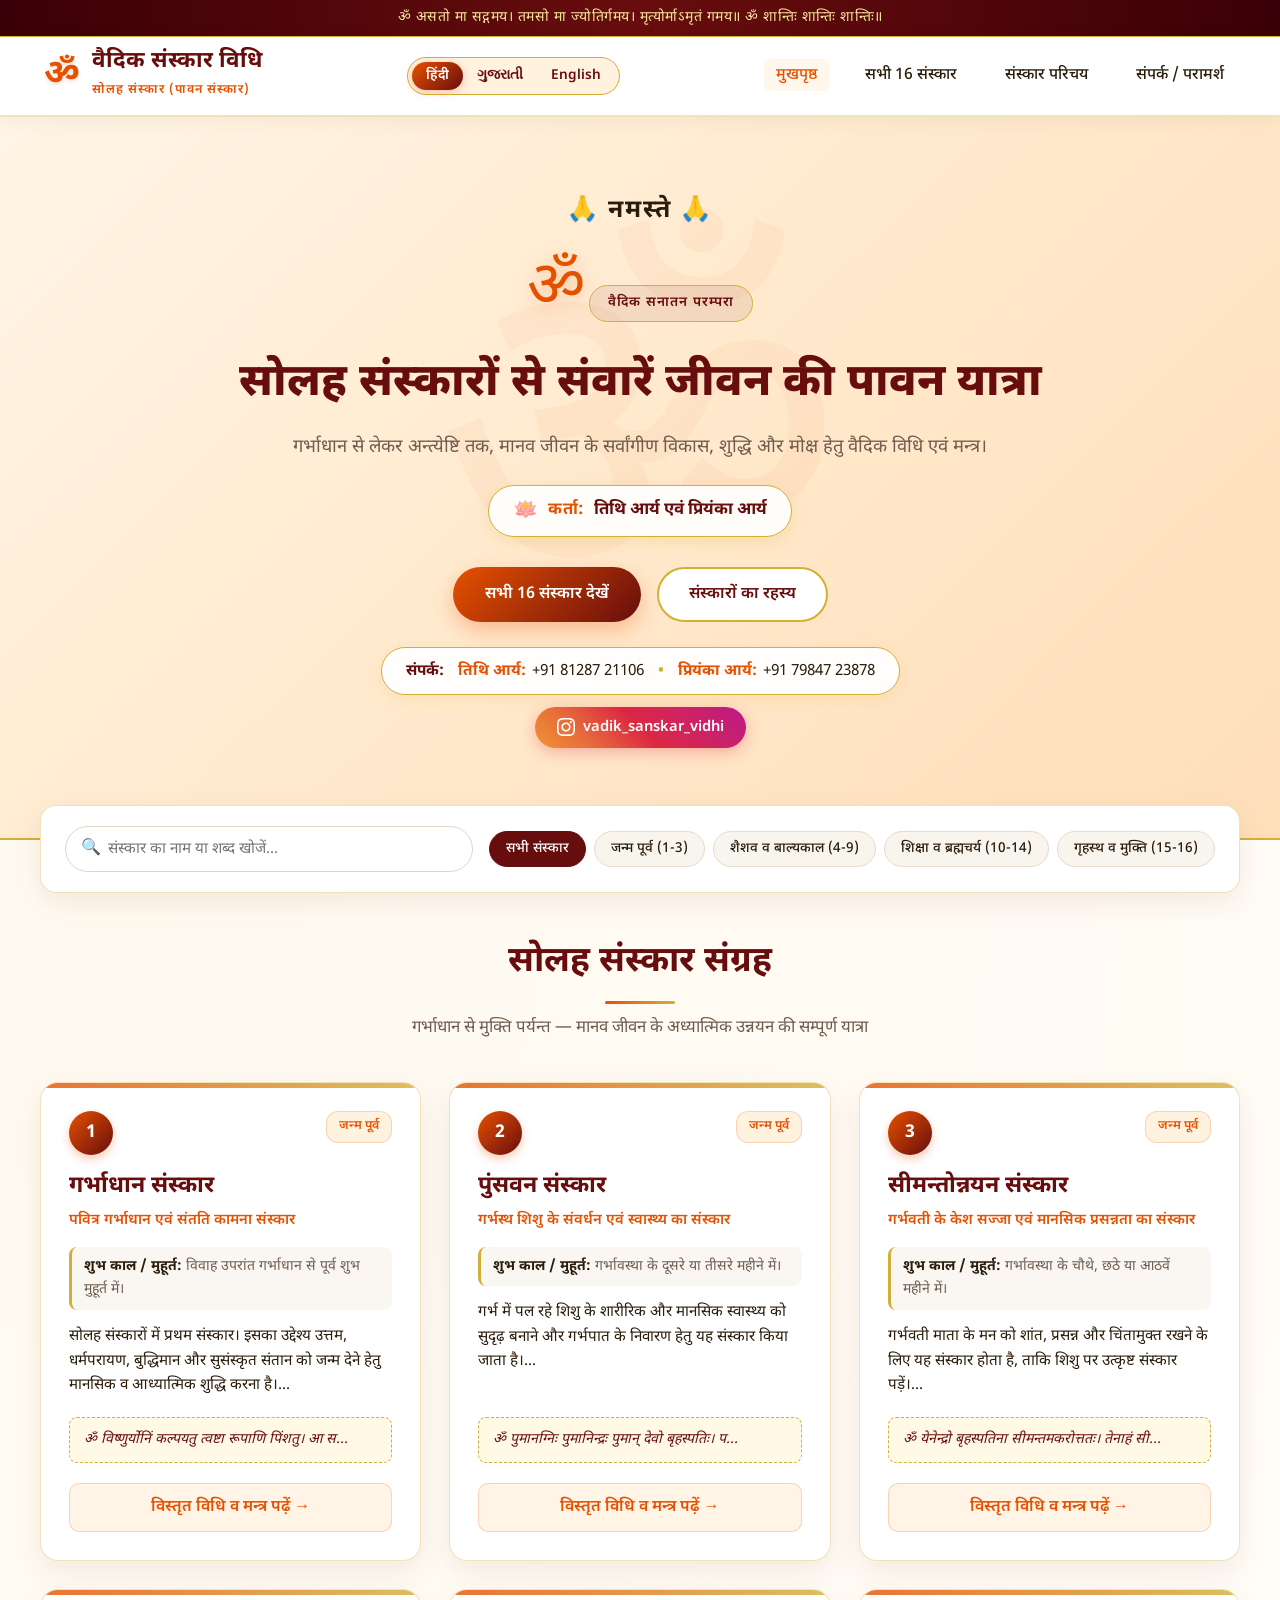
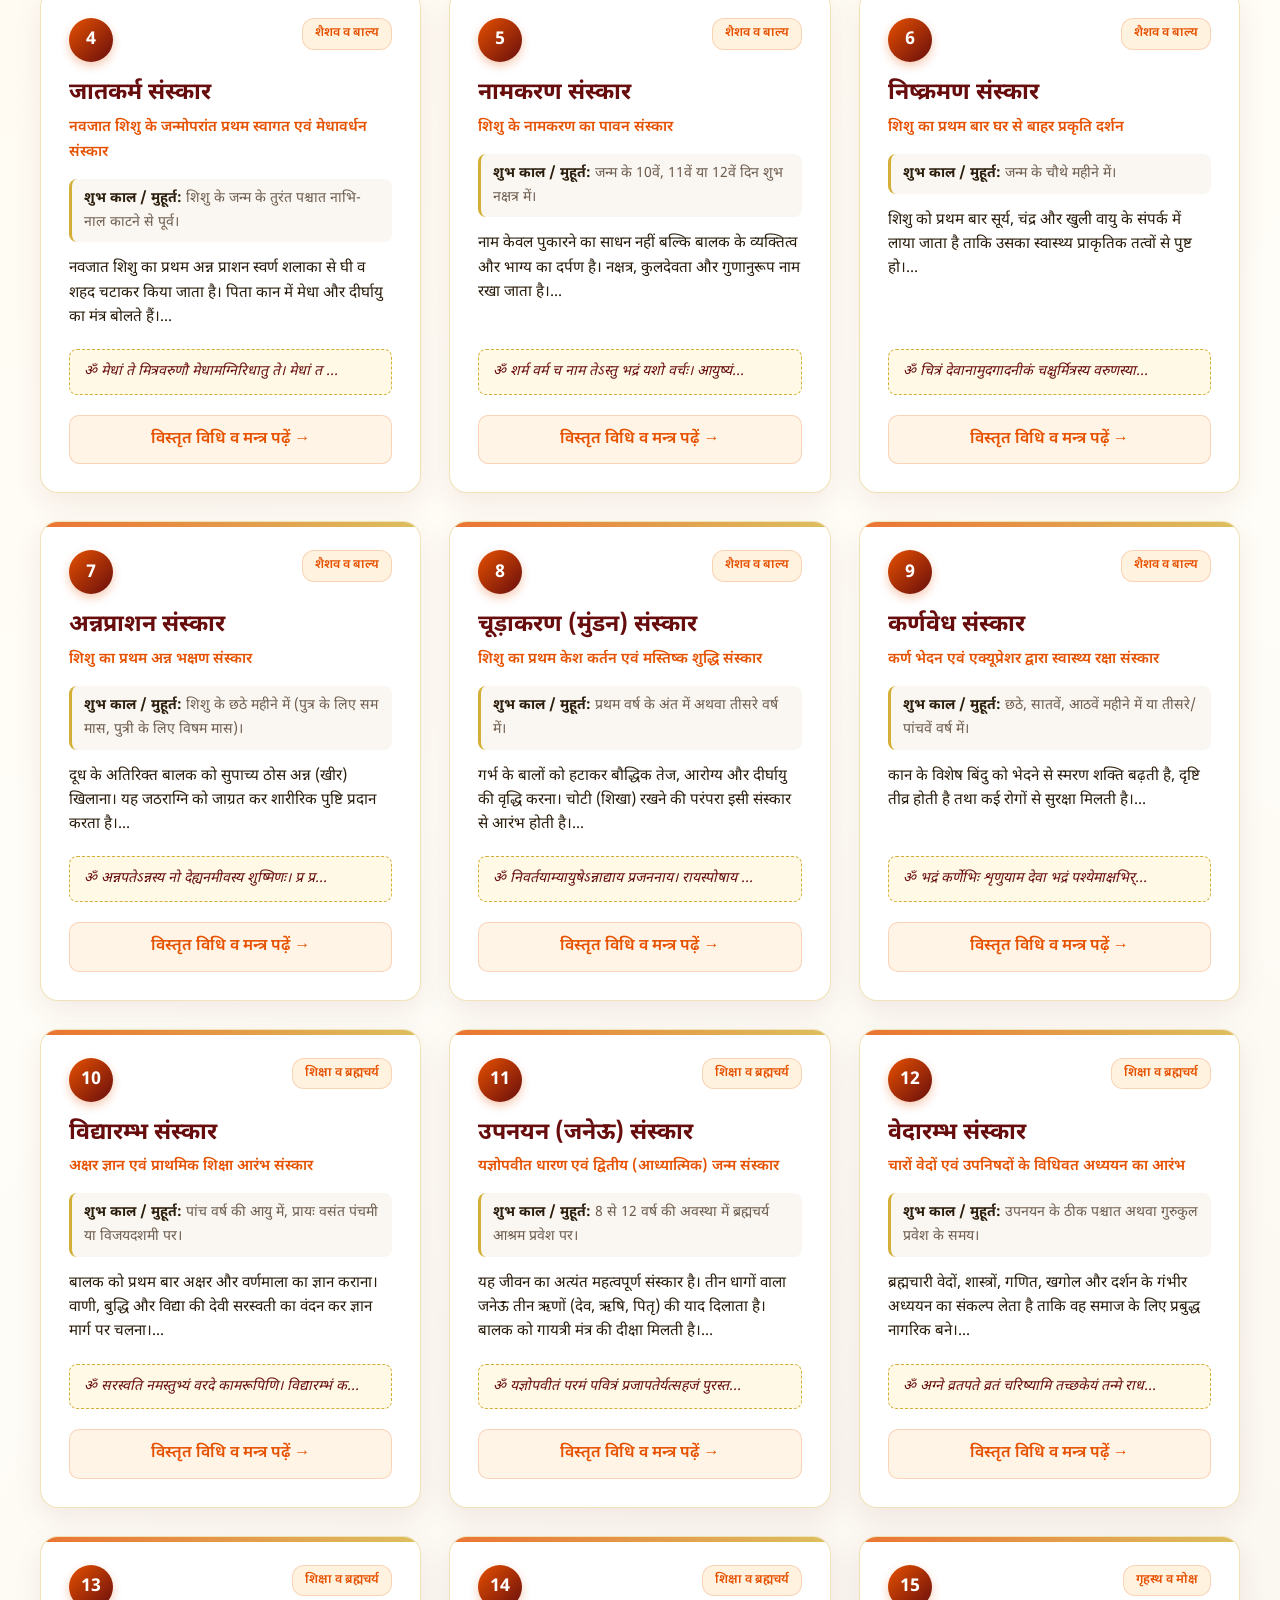
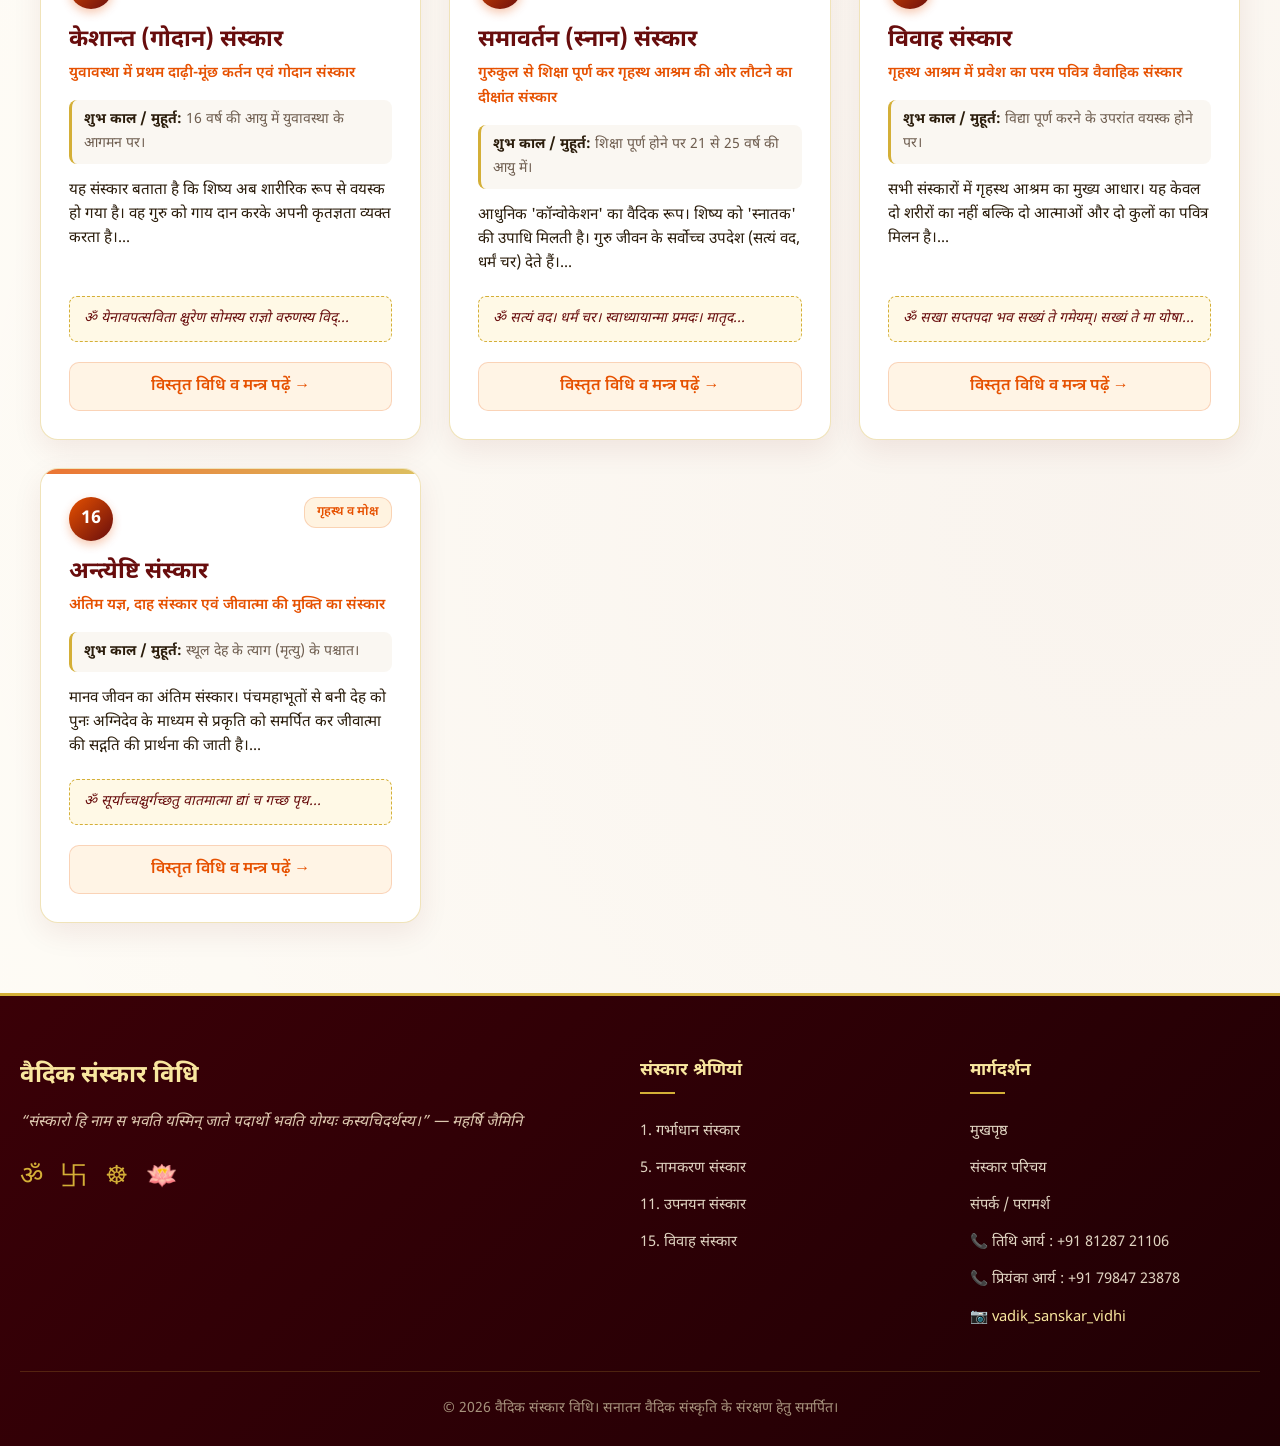
==== index.html @ 4b72bf8c "Add files via upload" ====
<!DOCTYPE html>
<html lang="hi">
<head>
  <meta charset="UTF-8">
  <meta name="viewport" content="width=device-width, initial-scale=1.0">
  <title>वैदिक संस्कार विधि | Vaidik Sanskar Vidhi - 16 Sanskars</title>
  <meta name="description" content="Complete guide to the 16 Vedic Sanskars (सोलह / સોળ સંસ્કાર) in Hindi, Gujarati and English. Mantras, timings, and rituals.">
  <link rel="stylesheet" href="style.css?v=2">
  <link rel="stylesheet" href="animations.css?v=2">
  <style>
    /* Critical Mobile Layout - Guaranteed Immediate Rendering */
    @media (max-width: 600px) {
      .top-shloka-bar {
        font-size: 0.74rem !important;
        padding: 6px 10px !important;
        line-height: 1.4 !important;
      }
      .nav-container {
        padding: 8px 12px !important;
        display: flex !important;
        flex-wrap: wrap !important;
        justify-content: space-between !important;
        align-items: center !important;
      }
      .brand-logo {
        display: flex !important;
        align-items: center !important;
        gap: 8px !important;
        max-width: calc(100% - 50px) !important;
      }
      .om-symbol-nav {
        font-size: 1.8rem !important;
      }
      .brand-text h1 {
        font-size: 1.15rem !important;
        white-space: nowrap !important;
        margin: 0 !important;
        line-height: 1.2 !important;
      }
      .brand-text span {
        display: none !important;
      }
      .mobile-toggle {
        display: block !important;
        font-size: 1.7rem !important;
        padding: 2px 6px !important;
      }
      .lang-switcher {
        order: 3 !important;
        width: 100% !important;
        display: flex !important;
        justify-content: center !important;
        margin: 8px auto 2px !important;
      }
      .lang-btn {
        flex: 1 !important;
        text-align: center !important;
        padding: 5px 8px !important;
        font-size: 0.82rem !important;
      }
      .hero {
        padding: 40px 16px 50px !important;
      }
      .hero-namaste-wrap {
        display: block !important;
        width: 100% !important;
        text-align: center !important;
        margin: 0 auto 6px auto !important;
      }
      .hero-namaste {
        font-size: 1.35rem !important;
      }
      .hero-om {
        display: block !important;
        margin: 0 auto 6px auto !important;
        font-size: 3.2rem !important;
        text-align: center !important;
      }
      .hero-badge {
        display: inline-block !important;
        margin: 0 auto 15px auto !important;
      }
      .hero-title {
        font-size: 1.7rem !important;
        line-height: 1.3 !important;
      }
      .hero-subtitle {
        font-size: 0.95rem !important;
        padding: 0 4px !important;
      }
      .karta-badge {
        font-size: 0.92rem !important;
        padding: 6px 14px !important;
        flex-wrap: wrap !important;
        justify-content: center !important;
      }
      .hero-cta {
        flex-direction: column !important;
        gap: 10px !important;
        width: 100% !important;
      }
      .btn-primary, .btn-secondary {
        width: 100% !important;
        text-align: center !important;
        justify-content: center !important;
      }
      .contact-pill-item {
        flex-direction: column !important;
        gap: 6px !important;
        width: 100% !important;
        padding: 10px 14px !important;
      }
      .contact-divider {
        display: none !important;
      }
      .instagram-btn {
        width: 100% !important;
        justify-content: center !important;
      }
    }
  </style>
</head>
<body class="lang-hi">

  <!-- Top Vedic Shloka Bar -->
  <div class="top-shloka-bar">
    ॐ असतो मा सद्गमय। तमसो मा ज्योतिर्गमय। मृत्योर्माऽमृतं गमय॥ ॐ शान्तिः शान्तिः शान्तिः॥
  </div>

  <!-- Header & Navigation -->
  <header class="navbar">
    <div class="nav-container">
      <a href="index.html" class="brand-logo">
        <span class="om-symbol-nav">ॐ</span>
        <div class="brand-text">
          <h1 data-i18n="siteTitle">वैदिक संस्कार विधि</h1>
          <span data-i18n="siteSubtitle">सोलह संस्कार</span>
        </div>
      </a>

      <!-- Language Selector -->
      <div class="lang-switcher">
        <button class="lang-btn active" data-lang="hi">हिंदी</button>
        <button class="lang-btn" data-lang="gu">ગુજરાતી</button>
        <button class="lang-btn" data-lang="en">English</button>
      </div>

      <!-- Navigation Links -->
      <nav>
        <button class="mobile-toggle" aria-label="Toggle Menu">☰</button>
        <ul class="nav-menu">
          <li><a href="index.html" class="nav-link active" data-i18n="navHome">मुखपृष्ठ</a></li>
          <li><a href="#sanskars-section" class="nav-link" data-i18n="navSanskars">सभी 16 संस्कार</a></li>
          <li><a href="about.html" class="nav-link" data-i18n="navAbout">संस्कार परिचय</a></li>
          <li><a href="contact.html" class="nav-link" data-i18n="navContact">संपर्क / परामर्श</a></li>
        </ul>
      </nav>
    </div>
  </header>

  <!-- Hero Section -->
  <section class="hero">
    <div class="hero-content fade-in">
      <div class="hero-namaste-wrap">
        <div class="hero-namaste" data-i18n="heroNamaste">🙏 નમસ્તે 🙏</div>
      </div>
      <div class="hero-om">ॐ</div>
      <div class="hero-badge" data-i18n="heroBadge">वैदिक सनातन परम्परा</div>
      <h2 class="hero-title" data-i18n="heroTitle">सोलह संस्कारों से संवारें जीवन की पावन यात्रा</h2>
      <p class="hero-subtitle" data-i18n="heroSubtitle">गर्भाधान से लेकर अन्त्येष्टि तक, मानव जीवन के सर्वांगीण विकास, शुद्धि और मोक्ष हेतु वैदिक विधि एवं मन्त्र।</p>
      
      <!-- Karta (Author) Badge -->
      <div class="karta-badge">
        <span class="karta-icon">🪷</span>
        <span class="karta-title" data-i18n="kartaTitle">કર્તા:</span>
        <span class="karta-names" data-i18n="kartaNames">તિથી આર્ય અને પ્રિયંકા આર્ય</span>
      </div>

      <div class="hero-cta">
        <a href="#sanskars-section" class="btn-primary" data-i18n="exploreBtn">सभी 16 संस्कार देखें</a>
        <a href="about.html" class="btn-secondary" data-i18n="aboutBtn">संस्कारों का रहस्य</a>
      </div>

      <!-- Contact & Instagram Strip -->
      <div class="hero-contact-wrap">
        <div class="contact-pill-item">
          <span class="contact-badge-label" data-i18n="contactUsLabel">📞 સંપર્ક:</span>
          <a href="tel:+918128721106" class="contact-person-link">
            <strong data-i18n="tithiAryaLabel">તિથી આર્ય:</strong> +91 81287 21106
          </a>
          <span class="contact-divider">•</span>
          <a href="tel:+917984723878" class="contact-person-link">
            <strong data-i18n="priyankaAryaLabel">પ્રિયંકા આર્ય:</strong> +91 79847 23878
          </a>
        </div>
        <a href="https://www.instagram.com/vadik_sanskar_vidhi?cplk=djF2MG9iY3FyODhv" target="_blank" class="instagram-btn">
          <svg class="insta-icon" viewBox="0 0 24 24" width="18" height="18" fill="currentColor">
            <path d="M12 2.163c3.204 0 3.584.012 4.85.07 3.252.148 4.771 1.691 4.919 4.919.058 1.265.069 1.645.069 4.849 0 3.205-.012 3.584-.069 4.849-.149 3.225-1.664 4.771-4.919 4.919-1.266.058-1.644.07-4.85.07-3.204 0-3.584-.012-4.849-.07-3.26-.149-4.771-1.699-4.919-4.92-.058-1.265-.07-1.644-.07-4.849 0-3.204.013-3.583.07-4.849.149-3.227 1.664-4.771 4.919-4.919 1.266-.057 1.645-.069 4.849-.069zm0-2.163c-3.259 0-3.667.014-4.947.072-4.358.2-6.78 2.618-6.98 6.98-.059 1.281-.073 1.689-.073 4.948 0 3.259.014 3.668.072 4.948.2 4.358 2.618 6.78 6.98 6.98 1.281.058 1.689.072 4.948.072 3.259 0 3.668-.014 4.948-.072 4.354-.2 6.782-2.618 6.979-6.98.059-1.28.073-1.689.073-4.948 0-3.259-.014-3.667-.072-4.947-.196-4.354-2.617-6.78-6.979-6.98-1.281-.059-1.69-.073-4.949-.073zm0 5.838c-3.403 0-6.162 2.759-6.162 6.162s2.759 6.163 6.162 6.163 6.162-2.759 6.162-6.163c0-3.403-2.759-6.162-6.162-6.162zm0 10.162c-2.209 0-4-1.79-4-4 0-2.209 1.791-4 4-4s4 1.791 4 4c0 2.21-1.791 4-4 4zm6.406-11.845c-.796 0-1.441.645-1.441 1.44s.645 1.44 1.441 1.44c.795 0 1.439-.645 1.439-1.44s-.644-1.44-1.439-1.44z"/>
          </svg>
          <span>vadik_sanskar_vidhi</span>
        </a>
      </div>
    </div>
  </section>

  <!-- Search & Filter Controls -->
  <section class="filter-section">
    <div class="filter-box">
      <div class="search-wrapper">
        <span class="search-icon">🔍</span>
        <input type="text" id="searchInput" class="search-input" placeholder="संस्कार का नाम या शब्द खोजें..." data-i18n="searchPlaceholder">
      </div>
      <div class="category-tags">
        <button class="cat-btn active" data-category="all" data-i18n="allFilter">सभी संस्कार</button>
        <button class="cat-btn" data-category="prenatal" data-i18n="prenatalFilter">जन्म पूर्व (1-3)</button>
        <button class="cat-btn" data-category="childhood" data-i18n="childhoodFilter">शैशव व बाल्यकाल (4-9)</button>
        <button class="cat-btn" data-category="educational" data-i18n="educationalFilter">शिक्षा व ब्रह्मचर्य (10-14)</button>
        <button class="cat-btn" data-category="social" data-i18n="socialFilter">गृहस्थ व मुक्ति (15-16)</button>
      </div>
    </div>
  </section>

  <!-- 16 Sanskar Cards Section -->
  <main class="container" id="sanskars-section">
    <div class="section-header">
      <h2 class="section-title" data-i18n="sectionTitle">सोलह संस्कार संग्रह</h2>
      <p class="section-subtitle" data-i18n="sectionSubtitle">गर्भाधान से मुक्ति पर्यन्त — मानव जीवन के अध्यात्मिक उन्नयन की सम्पूर्ण यात्रा</p>
    </div>

    <!-- Dynamic Card Grid populated by js/main.js -->
    <div class="sanskar-grid" id="sanskarGrid">
      <!-- Cards loaded dynamically from data.js -->
    </div>
  </main>

  <!-- Footer -->
  <footer class="footer">
    <div class="footer-container">
      <div class="footer-brand">
        <h3 data-i18n="siteTitle">वैदिक संस्कार विधि</h3>
        <p class="footer-quote" data-i18n="footerQuote">“संस्कारो हि नाम स भवति यस्मिन् जाते पदार्थो भवति योग्यः कस्यचिदर्थस्य।”</p>
        <div class="auspicious-symbols">
          <span>ॐ</span>
          <span>卐</span>
          <span>☸</span>
          <span>🪷</span>
        </div>
      </div>

      <div class="footer-links">
        <h4 data-i18n="footerHeadingSanskar">संस्कार श्रेणियां</h4>
        <ul>
          <li><a href="sanskar.html?id=1" data-i18n="footerSanskar1">1. गर्भाधान संस्कार</a></li>
          <li><a href="sanskar.html?id=5" data-i18n="footerSanskar5">5. नामकरण संस्कार</a></li>
          <li><a href="sanskar.html?id=11" data-i18n="footerSanskar11">11. उपनयन संस्कार</a></li>
          <li><a href="sanskar.html?id=15" data-i18n="footerSanskar15">15. विवाह संस्कार</a></li>
        </ul>
      </div>

      <div class="footer-links">
        <h4 data-i18n="footerHeadingGuidance">मार्गदर्शन</h4>
        <ul>
          <li><a href="index.html" data-i18n="navHome">मुखपृष्ठ</a></li>
          <li><a href="about.html" data-i18n="navAbout">संस्कार परिचय</a></li>
          <li><a href="contact.html" data-i18n="navContact">संपर्क एवं परामर्श</a></li>
          <li><a href="tel:+918128721106" data-i18n="footerContactTithi">📞 તિથી આર્ય : +91 81287 21106</a></li>
          <li><a href="tel:+917984723878" data-i18n="footerContactPriyanka">📞 પ્રિયંકા આર્ય : +91 79847 23878</a></li>
          <li><a href="https://www.instagram.com/vadik_sanskar_vidhi?cplk=djF2MG9iY3FyODhv" target="_blank" style="color: #F9E79F;">📷 vadik_sanskar_vidhi</a></li>
        </ul>
      </div>
    </div>

    <div class="footer-bottom">
      <p data-i18n="copyright">© 2026 वैदिक संस्कार विधि। सनातन वैदिक संस्कृति के संरक्षण हेतु समर्पित।</p>
    </div>
  </footer>

  <script src="data.js"></script>
  <script src="main.js"></script>
</body>
</html>
---- style.css ----
/* ========================================================
   Vaidik Sanskar Vidhi - Vedic Saffron & Gold Theme
   ======================================================== */

@import url('https://fonts.googleapis.com/css2?family=Cinzel:wght@500;700;900&family=Noto+Sans+Devanagari:wght@400;500;600;700&family=Noto+Sans+Gujarati:wght@400;500;600;700&family=Poppins:wght@300;400;500;600;700&display=swap');

:root {
  --primary-saffron: #E65100;
  --saffron-light: #FF9800;
  --saffron-glow: #FFE082;
  --maroon: #680d0d;
  --maroon-dark: #3a0007;
  --gold: #D4AF37;
  --gold-light: #F9E79F;
  --cream-bg: #FFFDF7;
  --cream-card: #FFFFFF;
  --text-dark: #2B1D0C;
  --text-muted: #6E5D4F;
  --border-gold: rgba(212, 175, 55, 0.35);
  --shadow-soft: 0 10px 30px rgba(104, 13, 13, 0.08);
  --shadow-hover: 0 20px 40px rgba(230, 81, 0, 0.16);
  --transition: all 0.3s cubic-bezier(0.25, 0.8, 0.25, 1);
}

* {
  margin: 0;
  padding: 0;
  box-sizing: border-box;
}

body {
  font-family: 'Poppins', 'Noto Sans Devanagari', 'Noto Sans Gujarati', sans-serif;
  background-color: var(--cream-bg);
  color: var(--text-dark);
  line-height: 1.7;
  overflow-x: hidden;
  position: relative;
  background-image: 
    radial-gradient(circle at 10% 20%, rgba(255, 152, 0, 0.03) 0%, transparent 40%),
    radial-gradient(circle at 90% 80%, rgba(104, 13, 13, 0.04) 0%, transparent 40%);
}

/* Sanskrit & Devanagari styling */
.lang-hi, .lang-hi * {
  font-family: 'Noto Sans Devanagari', 'Poppins', sans-serif;
}
.lang-gu, .lang-gu * {
  font-family: 'Noto Sans Gujarati', 'Poppins', sans-serif;
}

/* ========================================================
   TOP NOTIFICATION BAR & NAVBAR
   ======================================================== */
.top-shloka-bar {
  background: linear-gradient(90deg, var(--maroon-dark), var(--maroon), var(--maroon-dark));
  color: var(--gold-light);
  text-align: center;
  padding: 6px 15px;
  font-size: 0.88rem;
  letter-spacing: 0.5px;
  border-bottom: 1px solid var(--gold);
}

.navbar {
  position: sticky;
  top: 0;
  z-index: 1000;
  background: rgba(255, 255, 255, 0.95);
  backdrop-filter: blur(10px);
  border-bottom: 2px solid var(--border-gold);
  box-shadow: 0 4px 20px rgba(0, 0, 0, 0.05);
  transition: var(--transition);
}

.nav-container {
  max-width: 1240px;
  margin: 0 auto;
  padding: 12px 24px;
  display: flex;
  justify-content: space-between;
  align-items: center;
}

.brand-logo {
  display: flex;
  align-items: center;
  gap: 12px;
  text-decoration: none;
  color: var(--maroon);
}

.om-symbol-nav {
  font-size: 2.2rem;
  color: var(--primary-saffron);
  text-shadow: 0 2px 4px rgba(230, 81, 0, 0.2);
  line-height: 1;
  font-weight: bold;
}

.brand-text h1 {
  font-size: 1.4rem;
  font-weight: 700;
  color: var(--maroon);
  line-height: 1.2;
}

.brand-text span {
  font-size: 0.78rem;
  color: var(--primary-saffron);
  font-weight: 600;
  letter-spacing: 1px;
}

.nav-menu {
  display: flex;
  align-items: center;
  list-style: none;
  gap: 24px;
}

.nav-link {
  text-decoration: none;
  color: var(--text-dark);
  font-weight: 500;
  font-size: 0.98rem;
  padding: 6px 12px;
  border-radius: 6px;
  transition: var(--transition);
  position: relative;
}

.nav-link:hover, .nav-link.active {
  color: var(--primary-saffron);
  background: rgba(255, 152, 0, 0.08);
}

/* Language Switcher */
.lang-switcher {
  display: flex;
  align-items: center;
  background: #FFF2DF;
  padding: 4px;
  border-radius: 30px;
  border: 1px solid var(--gold);
}

.lang-btn {
  border: none;
  background: transparent;
  padding: 5px 14px;
  border-radius: 20px;
  cursor: pointer;
  font-size: 0.85rem;
  font-weight: 600;
  color: var(--maroon);
  transition: var(--transition);
}

.lang-btn.active {
  background: linear-gradient(135deg, var(--primary-saffron), var(--maroon));
  color: #fff;
  box-shadow: 0 2px 8px rgba(230, 81, 0, 0.3);
}

.mobile-toggle {
  display: none;
  background: none;
  border: none;
  font-size: 1.8rem;
  color: var(--maroon);
  cursor: pointer;
}

/* ========================================================
   HERO SECTION
   ======================================================== */
.hero {
  position: relative;
  background: linear-gradient(135deg, #FFF5E6 0%, #FFE9CC 50%, #FFDFBA 100%);
  padding: 80px 20px 90px;
  text-align: center;
  border-bottom: 2px solid var(--gold);
  overflow: hidden;
}

.hero::before {
  content: "ॐ";
  position: absolute;
  top: 50%;
  left: 50%;
  transform: translate(-50%, -50%);
  font-size: 28rem;
  color: rgba(230, 81, 0, 0.04);
  pointer-events: none;
  z-index: 1;
}

.hero-content {
  position: relative;
  z-index: 2;
  max-width: 900px;
  margin: 0 auto;
}

.hero-badge {
  display: inline-block;
  background: rgba(104, 13, 13, 0.08);
  color: var(--maroon);
  border: 1px solid var(--gold);
  padding: 6px 18px;
  border-radius: 30px;
  font-size: 0.85rem;
  font-weight: 600;
  letter-spacing: 1px;
  margin-bottom: 20px;
}

.hero-namaste-wrap {
  display: block;
  width: 100%;
  text-align: center;
  margin: 0 auto 10px auto;
  line-height: 1.2;
}

.hero-namaste {
  font-size: 1.55rem;
  font-weight: 700;
  letter-spacing: 2px;
  display: inline-block;
  text-align: center;
  transition: all 0.3s ease;
  user-select: none;
  cursor: default;
}

.hero-namaste:hover {
  transform: translateY(-8px) scale(1.08) !important;
  color: var(--primary-saffron);
  text-shadow: 0 4px 22px rgba(230, 81, 0, 0.45), 0 0 30px rgba(212, 175, 55, 0.75) !important;
}

.hero-om {
  font-size: 4rem;
  color: var(--primary-saffron);
  display: inline-block;
  margin-bottom: 10px;
  filter: drop-shadow(0 4px 10px rgba(230, 81, 0, 0.25));
}

.hero-title {
  font-size: 2.8rem;
  font-weight: 800;
  color: var(--maroon);
  line-height: 1.25;
  margin-bottom: 20px;
}

.hero-subtitle {
  font-size: 1.15rem;
  color: var(--text-muted);
  max-width: 750px;
  margin: 0 auto 20px;
  line-height: 1.8;
}

.karta-badge {
  display: inline-flex;
  align-items: center;
  gap: 10px;
  background: rgba(255, 255, 255, 0.9);
  border: 1.5px solid var(--gold);
  box-shadow: 0 4px 15px rgba(212, 175, 55, 0.2);
  padding: 8px 24px;
  border-radius: 30px;
  margin-bottom: 30px;
  font-size: 1.05rem;
  backdrop-filter: blur(5px);
  transition: var(--transition);
}

.karta-badge:hover {
  transform: translateY(-2px);
  box-shadow: 0 8px 20px rgba(230, 81, 0, 0.2);
  border-color: var(--primary-saffron);
}

.karta-icon {
  font-size: 1.25rem;
}

.karta-title {
  color: var(--primary-saffron);
  font-weight: 700;
  letter-spacing: 0.5px;
}

.karta-names {
  color: var(--maroon);
  font-weight: 700;
}

/* Hero Contact & Instagram Styling */
.hero-contact-wrap {
  margin-top: 25px;
  display: flex;
  flex-direction: column;
  align-items: center;
  gap: 12px;
}

.contact-pill-item {
  display: inline-flex;
  align-items: center;
  gap: 14px;
  background: rgba(255, 255, 255, 0.95);
  border: 1.5px solid var(--gold);
  padding: 10px 24px;
  border-radius: 30px;
  box-shadow: 0 4px 15px rgba(212, 175, 55, 0.15);
  font-size: 0.96rem;
  flex-wrap: wrap;
  justify-content: center;
}

.contact-badge-label {
  font-weight: 700;
  color: var(--maroon);
}

.contact-person-link {
  text-decoration: none;
  color: var(--text-dark);
  transition: var(--transition);
  display: inline-flex;
  align-items: center;
  gap: 6px;
}

.contact-person-link strong {
  color: var(--primary-saffron);
}

.contact-person-link:hover {
  color: var(--primary-saffron);
  text-decoration: underline;
}

.contact-divider {
  color: var(--gold);
  font-weight: bold;
}

.instagram-btn {
  display: inline-flex;
  align-items: center;
  gap: 8px;
  background: linear-gradient(45deg, #f09433 0%, #e6683c 25%, #dc2743 50%, #cc2366 75%, #bc1888 100%);
  color: #fff;
  padding: 8px 22px;
  border-radius: 30px;
  text-decoration: none;
  font-weight: 600;
  font-size: 0.92rem;
  box-shadow: 0 4px 15px rgba(220, 39, 67, 0.3);
  transition: var(--transition);
}

.instagram-btn:hover {
  transform: translateY(-2px);
  box-shadow: 0 8px 22px rgba(220, 39, 67, 0.45);
  color: #fff;
}

.hero-cta {
  display: flex;
  gap: 16px;
  justify-content: center;
  flex-wrap: wrap;
}

.btn-primary {
  background: linear-gradient(135deg, var(--primary-saffron), var(--maroon));
  color: #fff;
  padding: 14px 32px;
  border-radius: 30px;
  text-decoration: none;
  font-weight: 600;
  font-size: 1rem;
  box-shadow: 0 8px 20px rgba(230, 81, 0, 0.3);
  transition: var(--transition);
  display: inline-flex;
  align-items: center;
  gap: 8px;
  border: none;
  cursor: pointer;
}

.btn-primary:hover {
  transform: translateY(-2px);
  box-shadow: 0 12px 25px rgba(230, 81, 0, 0.4);
}

.btn-secondary {
  background: #FFF;
  color: var(--maroon);
  border: 2px solid var(--gold);
  padding: 12px 30px;
  border-radius: 30px;
  text-decoration: none;
  font-weight: 600;
  font-size: 1rem;
  transition: var(--transition);
  display: inline-flex;
  align-items: center;
  gap: 8px;
}

.btn-secondary:hover {
  background: #FFF2DF;
  border-color: var(--primary-saffron);
  transform: translateY(-2px);
}

/* WhatsApp Button & Direct Box */
.btn-whatsapp {
  background: #25D366;
  color: #fff;
  border: none;
  padding: 12px 28px;
  border-radius: 30px;
  font-weight: 600;
  font-size: 1rem;
  display: inline-flex;
  align-items: center;
  gap: 10px;
  text-decoration: none;
  box-shadow: 0 4px 15px rgba(37, 211, 102, 0.35);
  transition: var(--transition);
  cursor: pointer;
}

.btn-whatsapp:hover {
  background: #1EBE5D;
  transform: translateY(-2px);
  box-shadow: 0 8px 20px rgba(37, 211, 102, 0.45);
  color: #fff;
}

.wa-direct-box {
  background: #F0FFF4;
  border: 1.5px dashed #25D366;
  padding: 18px 22px;
  border-radius: 14px;
  text-align: center;
  margin-top: 28px;
}

/* WhatsApp Selection Modal Popup */
.modal-overlay {
  position: fixed;
  top: 0;
  left: 0;
  right: 0;
  bottom: 0;
  background: rgba(43, 29, 12, 0.7);
  backdrop-filter: blur(6px);
  display: flex;
  align-items: center;
  justify-content: center;
  z-index: 3000;
  opacity: 0;
  visibility: hidden;
  transition: all 0.3s ease;
  padding: 20px;
}

.modal-overlay.active {
  opacity: 1;
  visibility: visible;
}

.modal-card {
  background: #FFFDF7;
  border: 2px solid var(--gold);
  border-radius: 24px;
  max-width: 480px;
  width: 100%;
  padding: 35px 28px;
  box-shadow: 0 20px 50px rgba(0, 0, 0, 0.3);
  text-align: center;
  transform: translateY(25px) scale(0.95);
  transition: all 0.35s cubic-bezier(0.16, 1, 0.3, 1);
  position: relative;
}

.modal-overlay.active .modal-card {
  transform: translateY(0) scale(1);
}

.modal-close-btn {
  position: absolute;
  top: 15px;
  right: 18px;
  background: #F2E9DB;
  border: none;
  font-size: 1.6rem;
  color: var(--maroon);
  cursor: pointer;
  line-height: 1;
  width: 34px;
  height: 34px;
  border-radius: 50%;
  display: flex;
  align-items: center;
  justify-content: center;
  transition: var(--transition);
}

.modal-close-btn:hover {
  background: var(--maroon);
  color: #fff;
}

.modal-title {
  color: var(--maroon);
  font-size: 1.45rem;
  font-weight: 700;
  margin-bottom: 6px;
}

.modal-subtitle {
  color: var(--text-muted);
  font-size: 0.95rem;
  margin-bottom: 22px;
}

.wa-options-grid {
  display: flex;
  flex-direction: column;
  gap: 14px;
}

.wa-option-card {
  display: flex;
  align-items: center;
  justify-content: space-between;
  background: #FFFFFF;
  border: 1.5px solid #E2D5C3;
  padding: 16px 20px;
  border-radius: 16px;
  text-decoration: none;
  transition: var(--transition);
  cursor: pointer;
  width: 100%;
}

.wa-option-card:hover {
  border-color: #25D366;
  background: #F0FFF4;
  transform: translateY(-2px);
  box-shadow: 0 8px 20px rgba(37, 211, 102, 0.25);
}

.wa-person-info {
  text-align: left;
}

.wa-person-name {
  font-weight: 700;
  color: var(--maroon);
  font-size: 1.05rem;
  display: block;
  margin-bottom: 3px;
}

.wa-person-phone {
  font-size: 0.92rem;
  color: #555;
  font-weight: 500;
}

.wa-action-badge {
  background: #25D366;
  color: #fff;
  padding: 8px 16px;
  border-radius: 20px;
  font-weight: 600;
  font-size: 0.88rem;
  display: inline-flex;
  align-items: center;
  gap: 6px;
  box-shadow: 0 3px 8px rgba(37, 211, 102, 0.3);
}

/* ========================================================
   FILTER & SEARCH CONTROLS
   ======================================================== */
.filter-section {
  max-width: 1240px;
  margin: -35px auto 40px;
  padding: 0 20px;
  position: relative;
  z-index: 10;
}

.filter-box {
  background: #fff;
  padding: 20px 24px;
  border-radius: 16px;
  box-shadow: var(--shadow-soft);
  border: 1px solid var(--border-gold);
  display: flex;
  flex-wrap: wrap;
  gap: 16px;
  justify-content: space-between;
  align-items: center;
}

.search-wrapper {
  flex: 1;
  min-width: 260px;
  position: relative;
}

.search-input {
  width: 100%;
  padding: 12px 18px 12px 42px;
  border-radius: 30px;
  border: 1.5px solid #E2D5C3;
  font-size: 0.95rem;
  outline: none;
  transition: var(--transition);
}

.search-input:focus {
  border-color: var(--primary-saffron);
  box-shadow: 0 0 0 3px rgba(230, 81, 0, 0.15);
}

.search-icon {
  position: absolute;
  left: 16px;
  top: 50%;
  transform: translateY(-50%);
  color: #9E8E7E;
}

.category-tags {
  display: flex;
  gap: 8px;
  flex-wrap: wrap;
}

.cat-btn {
  background: #F8F5EE;
  border: 1px solid #E5DCCA;
  color: var(--text-dark);
  padding: 8px 16px;
  border-radius: 20px;
  cursor: pointer;
  font-size: 0.85rem;
  font-weight: 500;
  transition: var(--transition);
}

.cat-btn.active, .cat-btn:hover {
  background: var(--maroon);
  color: #fff;
  border-color: var(--maroon);
}

/* ========================================================
   SANSKAR CARDS GRID
   ======================================================== */
.container {
  max-width: 1240px;
  margin: 0 auto;
  padding: 0 20px;
}

.section-header {
  text-align: center;
  margin-bottom: 40px;
}

.section-title {
  font-size: 2.2rem;
  color: var(--maroon);
  font-weight: 700;
  margin-bottom: 10px;
  position: relative;
  display: inline-block;
}

.section-title::after {
  content: "";
  display: block;
  width: 70px;
  height: 3px;
  background: linear-gradient(90deg, var(--primary-saffron), var(--gold));
  margin: 8px auto 0;
  border-radius: 2px;
}

.section-subtitle {
  color: var(--text-muted);
  font-size: 1.05rem;
}

.sanskar-grid {
  display: grid;
  grid-template-columns: repeat(auto-fill, minmax(350px, 1fr));
  gap: 28px;
  margin-bottom: 70px;
}

.sanskar-card {
  background: var(--cream-card);
  border-radius: 18px;
  padding: 28px;
  border: 1px solid var(--border-gold);
  box-shadow: var(--shadow-soft);
  transition: var(--transition);
  display: flex;
  flex-direction: column;
  position: relative;
  overflow: hidden;
}

.sanskar-card::before {
  content: "";
  position: absolute;
  top: 0;
  left: 0;
  right: 0;
  height: 5px;
  background: linear-gradient(90deg, var(--primary-saffron), var(--gold));
  opacity: 0.8;
  transition: var(--transition);
}

.sanskar-card:hover {
  transform: translateY(-8px);
  box-shadow: var(--shadow-hover);
  border-color: var(--gold);
}

.sanskar-card:hover::before {
  height: 7px;
}

.card-top {
  display: flex;
  justify-content: space-between;
  align-items: flex-start;
  margin-bottom: 16px;
}

.number-badge {
  width: 44px;
  height: 44px;
  background: linear-gradient(135deg, var(--primary-saffron), var(--maroon));
  color: #fff;
  border-radius: 50%;
  display: flex;
  align-items: center;
  justify-content: center;
  font-weight: 700;
  font-size: 1.1rem;
  box-shadow: 0 4px 10px rgba(230, 81, 0, 0.3);
}

.stage-pill {
  background: #FFF3E0;
  color: var(--primary-saffron);
  font-size: 0.78rem;
  font-weight: 600;
  padding: 4px 12px;
  border-radius: 12px;
  border: 1px solid rgba(230, 81, 0, 0.2);
}

.card-title {
  font-size: 1.45rem;
  font-weight: 700;
  color: var(--maroon);
  margin-bottom: 6px;
  line-height: 1.3;
}

.card-meaning {
  font-size: 0.92rem;
  color: var(--primary-saffron);
  font-weight: 600;
  margin-bottom: 14px;
}

.card-timing {
  font-size: 0.88rem;
  color: var(--text-muted);
  background: #FAF7F2;
  padding: 8px 12px;
  border-radius: 8px;
  margin-bottom: 14px;
  border-left: 3px solid var(--gold);
}

.card-timing strong {
  color: var(--text-dark);
}

.card-desc {
  font-size: 0.95rem;
  color: var(--text-dark);
  line-height: 1.6;
  margin-bottom: 20px;
  flex-grow: 1;
}

.card-mantra-preview {
  font-family: 'Noto Sans Devanagari', serif;
  font-size: 0.88rem;
  background: #FFF9E6;
  padding: 10px 14px;
  border-radius: 8px;
  color: var(--maroon);
  border: 1px dashed var(--gold);
  margin-bottom: 20px;
  font-style: italic;
}

.card-btn {
  text-decoration: none;
  background: #FFF4E5;
  color: var(--primary-saffron);
  font-weight: 600;
  padding: 10px 20px;
  border-radius: 10px;
  text-align: center;
  transition: var(--transition);
  display: inline-block;
  border: 1px solid rgba(230, 81, 0, 0.2);
}

.card-btn:hover {
  background: var(--primary-saffron);
  color: #fff;
  border-color: var(--primary-saffron);
}

/* ========================================================
   DETAIL PAGE (sanskar.html)
   ======================================================== */
.detail-hero {
  background: linear-gradient(135deg, var(--maroon-dark) 0%, var(--maroon) 100%);
  color: #fff;
  padding: 60px 20px 70px;
  text-align: center;
  position: relative;
  border-bottom: 3px solid var(--gold);
}

.detail-nav-back {
  display: inline-flex;
  align-items: center;
  gap: 8px;
  color: var(--gold-light);
  text-decoration: none;
  font-size: 0.95rem;
  margin-bottom: 20px;
  transition: var(--transition);
}

.detail-nav-back:hover {
  color: #fff;
  transform: translateX(-4px);
}

.detail-number {
  display: inline-block;
  background: var(--gold);
  color: var(--maroon-dark);
  font-size: 1.1rem;
  font-weight: 700;
  padding: 6px 18px;
  border-radius: 20px;
  margin-bottom: 14px;
}

.detail-title {
  font-size: 2.8rem;
  font-weight: 800;
  color: #fff;
  margin-bottom: 10px;
}

.detail-meaning {
  font-size: 1.25rem;
  color: var(--gold-light);
  margin-bottom: 0;
}

.detail-container {
  max-width: 900px;
  margin: -40px auto 70px;
  padding: 0 20px;
  position: relative;
  z-index: 10;
}

.detail-box {
  background: #fff;
  padding: 40px;
  border-radius: 20px;
  box-shadow: var(--shadow-soft);
  border: 1px solid var(--border-gold);
}

.detail-section {
  margin-bottom: 35px;
}

.detail-section-title {
  font-size: 1.35rem;
  color: var(--maroon);
  font-weight: 700;
  margin-bottom: 14px;
  display: flex;
  align-items: center;
  gap: 10px;
  border-bottom: 1.5px solid #F0E6D8;
  padding-bottom: 8px;
}

.mantra-card-full {
  background: linear-gradient(135deg, #FFF9E6, #FFF2D1);
  padding: 24px;
  border-radius: 14px;
  border: 2px solid var(--gold);
  text-align: center;
  font-size: 1.2rem;
  color: var(--maroon);
  font-family: 'Noto Sans Devanagari', serif;
  line-height: 1.8;
  box-shadow: inset 0 2px 8px rgba(212, 175, 55, 0.15);
}

.ritual-steps {
  list-style: none;
  display: flex;
  flex-direction: column;
  gap: 12px;
}

.ritual-step-item {
  display: flex;
  align-items: flex-start;
  gap: 14px;
  background: #FAF7F0;
  padding: 14px 18px;
  border-radius: 10px;
  border-left: 4px solid var(--primary-saffron);
}

.step-num {
  background: var(--primary-saffron);
  color: #fff;
  min-width: 26px;
  height: 26px;
  border-radius: 50%;
  display: flex;
  align-items: center;
  justify-content: center;
  font-size: 0.85rem;
  font-weight: bold;
}

.pagination-nav {
  display: flex;
  justify-content: space-between;
  margin-top: 40px;
  padding-top: 25px;
  border-top: 1px solid #ECE2D5;
  flex-wrap: wrap;
  gap: 15px;
}

/* ========================================================
   ABOUT & CONTACT PAGES
   ======================================================== */
.content-card {
  background: #fff;
  padding: 45px;
  border-radius: 20px;
  box-shadow: var(--shadow-soft);
  border: 1px solid var(--border-gold);
  margin-bottom: 50px;
}

.content-card h2 {
  color: var(--maroon);
  font-size: 1.8rem;
  margin-bottom: 16px;
}

.content-card h3 {
  color: var(--primary-saffron);
  font-size: 1.3rem;
  margin: 25px 0 10px;
}

.content-card p {
  color: var(--text-dark);
  font-size: 1.05rem;
  line-height: 1.8;
  margin-bottom: 16px;
}

.four-stages-grid {
  display: grid;
  grid-template-columns: repeat(auto-fit, minmax(240px, 1fr));
  gap: 20px;
  margin: 30px 0;
}

.stage-box {
  background: #FFF7EC;
  border: 1px solid #F5D7B5;
  padding: 22px;
  border-radius: 12px;
  text-align: center;
}

.stage-box h4 {
  color: var(--maroon);
  font-size: 1.15rem;
  margin-bottom: 8px;
}

.form-group {
  margin-bottom: 20px;
}

.form-group label {
  display: block;
  font-weight: 600;
  margin-bottom: 8px;
  color: var(--maroon);
}

.form-control {
  width: 100%;
  padding: 12px 16px;
  border-radius: 8px;
  border: 1.5px solid #DECBB8;
  font-size: 1rem;
  font-family: inherit;
  outline: none;
}

.form-control:focus {
  border-color: var(--primary-saffron);
  box-shadow: 0 0 0 3px rgba(230, 81, 0, 0.15);
}

/* ========================================================
   FOOTER
   ======================================================== */
.footer {
  background: linear-gradient(135deg, var(--maroon-dark) 0%, #200004 100%);
  color: #fff;
  padding: 60px 20px 25px;
  border-top: 3px solid var(--gold);
}

.footer-container {
  max-width: 1240px;
  margin: 0 auto;
  display: grid;
  grid-template-columns: 2fr 1fr 1fr;
  gap: 40px;
  margin-bottom: 40px;
}

.footer-brand h3 {
  font-size: 1.5rem;
  color: var(--gold-light);
  margin-bottom: 12px;
}

.footer-quote {
  font-style: italic;
  color: #DEC8B0;
  line-height: 1.8;
  font-size: 0.95rem;
  margin-bottom: 20px;
}

.auspicious-symbols {
  display: flex;
  gap: 18px;
  font-size: 1.6rem;
  color: var(--gold);
}

.footer-links h4 {
  color: var(--gold-light);
  font-size: 1.1rem;
  margin-bottom: 18px;
  position: relative;
  padding-bottom: 6px;
}

.footer-links h4::after {
  content: "";
  display: block;
  width: 35px;
  height: 2px;
  background: var(--gold);
  margin-top: 6px;
}

.footer-links ul {
  list-style: none;
  display: flex;
  flex-direction: column;
  gap: 10px;
}

.footer-links a {
  color: #E0D3C1;
  text-decoration: none;
  font-size: 0.92rem;
  transition: var(--transition);
}

.footer-links a:hover {
  color: var(--gold-light);
  padding-left: 5px;
}

.footer-bottom {
  text-align: center;
  padding-top: 25px;
  border-top: 1px solid rgba(212, 175, 55, 0.2);
  color: #A6927C;
  font-size: 0.88rem;
}

/* ========================================================
   RESPONSIVE DESIGN (Tablets & Mobile)
   ======================================================== */
@media (max-width: 900px) {
  .hero-title {
    font-size: 2.1rem;
  }
  .sanskar-grid {
    grid-template-columns: 1fr;
  }
  .footer-container {
    grid-template-columns: 1fr;
  }
  .mobile-toggle {
    display: block;
  }
  .nav-menu {
    position: absolute;
    top: 100%;
    left: 0;
    right: 0;
    background: #fff;
    flex-direction: column;
    padding: 20px;
    box-shadow: 0 10px 20px rgba(0,0,0,0.1);
    display: none;
    border-bottom: 2px solid var(--gold);
    z-index: 1001;
  }
  .nav-menu.active {
    display: flex;
  }
}

/* Mobile Screens (Phones < 600px) */
@media (max-width: 600px) {
  .top-shloka-bar {
    font-size: 0.74rem;
    padding: 6px 10px;
    line-height: 1.45;
  }

  /* Navbar Mobile Layout */
  .nav-container {
    padding: 8px 14px;
    flex-wrap: wrap;
    row-gap: 8px;
  }

  .brand-logo {
    gap: 8px;
    max-width: calc(100% - 50px);
  }

  .om-symbol-nav {
    font-size: 1.7rem;
  }

  .brand-text h1 {
    font-size: 1.15rem;
    white-space: nowrap;
    overflow: hidden;
    text-overflow: ellipsis;
  }

  .brand-text span {
    display: none; /* Hide subtitle on small mobile so title never wraps vertically */
  }

  .mobile-toggle {
    font-size: 1.6rem;
    padding: 4px 8px;
  }

  /* Center the language switcher below the logo on mobile */
  .lang-switcher {
    order: 3;
    width: 100%;
    justify-content: center;
    margin: 4px auto 2px;
    padding: 3px 6px;
  }

  .lang-btn {
    padding: 4px 12px;
    font-size: 0.8rem;
    flex: 1;
    text-align: center;
  }

  /* Hero Section Center Alignment */
  .hero {
    padding: 45px 16px 55px;
  }

  .hero-namaste-wrap {
    margin-bottom: 6px;
  }

  .hero-namaste {
    font-size: 1.35rem;
  }

  .hero-om {
    display: block;
    margin: 0 auto 6px auto;
    font-size: 3.2rem;
  }

  .hero-badge {
    display: inline-block;
    font-size: 0.8rem;
    padding: 5px 14px;
    margin-bottom: 15px;
  }

  .hero-title {
    font-size: 1.75rem;
    line-height: 1.3;
    margin-bottom: 14px;
  }

  .hero-subtitle {
    font-size: 0.95rem;
    line-height: 1.6;
    margin-bottom: 18px;
    padding: 0 4px;
  }

  .karta-badge {
    font-size: 0.92rem;
    padding: 6px 16px;
    margin-bottom: 22px;
    flex-wrap: wrap;
    justify-content: center;
    gap: 6px;
  }

  .hero-cta {
    flex-direction: column;
    gap: 12px;
    width: 100%;
  }

  .btn-primary, .btn-secondary {
    width: 100%;
    justify-content: center;
    padding: 12px 20px;
    font-size: 0.95rem;
  }

  /* Contact Strip on Mobile */
  .contact-pill-item {
    flex-direction: column;
    gap: 8px;
    padding: 12px 18px;
    width: 100%;
    text-align: center;
  }

  .contact-divider {
    display: none;
  }

  .instagram-btn {
    width: 100%;
    justify-content: center;
  }

  /* Filter & Search */
  .filter-section {
    margin: -20px auto 30px;
  }

  .filter-box {
    padding: 14px;
  }

  .category-tags {
    justify-content: center;
    width: 100%;
  }

  .cat-btn {
    padding: 6px 12px;
    font-size: 0.8rem;
  }

  /* Sanskar Cards */
  .sanskar-card {
    padding: 20px;
  }

  .card-title {
    font-size: 1.3rem;
  }

  /* Detail Page */
  .detail-hero {
    padding: 40px 16px 50px;
  }

  .detail-title {
    font-size: 2rem;
  }

  .detail-box {
    padding: 22px 16px;
  }

  .mantra-card-full {
    font-size: 1.05rem;
    padding: 16px 12px;
  }

  .pagination-nav {
    flex-direction: column;
    gap: 10px;
  }

  .pagination-nav a {
    width: 100%;
    text-align: center;
    justify-content: center;
  }
}
---- animations.css ----
/* ========================================================
   Vaidik Sanskar Vidhi - Animations
   ======================================================== */

@keyframes floatOm {
  0% {
    transform: translateY(0px) rotate(0deg);
  }
  50% {
    transform: translateY(-8px) rotate(1deg);
  }
  100% {
    transform: translateY(0px) rotate(0deg);
  }
}

.hero-om {
  animation: floatOm 4s ease-in-out infinite;
}

@keyframes pulseGlow {
  0% {
    box-shadow: 0 0 0 0 rgba(230, 81, 0, 0.4);
  }
  70% {
    box-shadow: 0 0 0 12px rgba(230, 81, 0, 0);
  }
  100% {
    box-shadow: 0 0 0 0 rgba(230, 81, 0, 0);
  }
}

.number-badge {
  animation: pulseGlow 3s infinite;
}

/* Fade in on page load / scroll */
.fade-in {
  opacity: 0;
  transform: translateY(20px);
  animation: fadeInUp 0.7s cubic-bezier(0.16, 1, 0.3, 1) forwards;
}

@keyframes fadeInUp {
  to {
    opacity: 1;
    transform: translateY(0);
  }
}

/* Stagger animation delay */
.delay-1 { animation-delay: 0.1s; }
.delay-2 { animation-delay: 0.2s; }
.delay-3 { animation-delay: 0.3s; }
.delay-4 { animation-delay: 0.4s; }

/* Stylish Namaste Divine Animation */
@keyframes stylishNamaste {
  0%, 100% {
    transform: translateY(0px) scale(1);
    color: var(--maroon);
    text-shadow: 0 2px 8px rgba(104, 13, 13, 0.15), 0 0 12px rgba(212, 175, 55, 0.25);
  }
  50% {
    transform: translateY(-6px) scale(1.05);
    color: var(--primary-saffron);
    text-shadow: 0 4px 18px rgba(230, 81, 0, 0.4), 0 0 22px rgba(249, 231, 159, 0.7);
  }
}

.hero-namaste {
  animation: stylishNamaste 3.2s ease-in-out infinite;
}
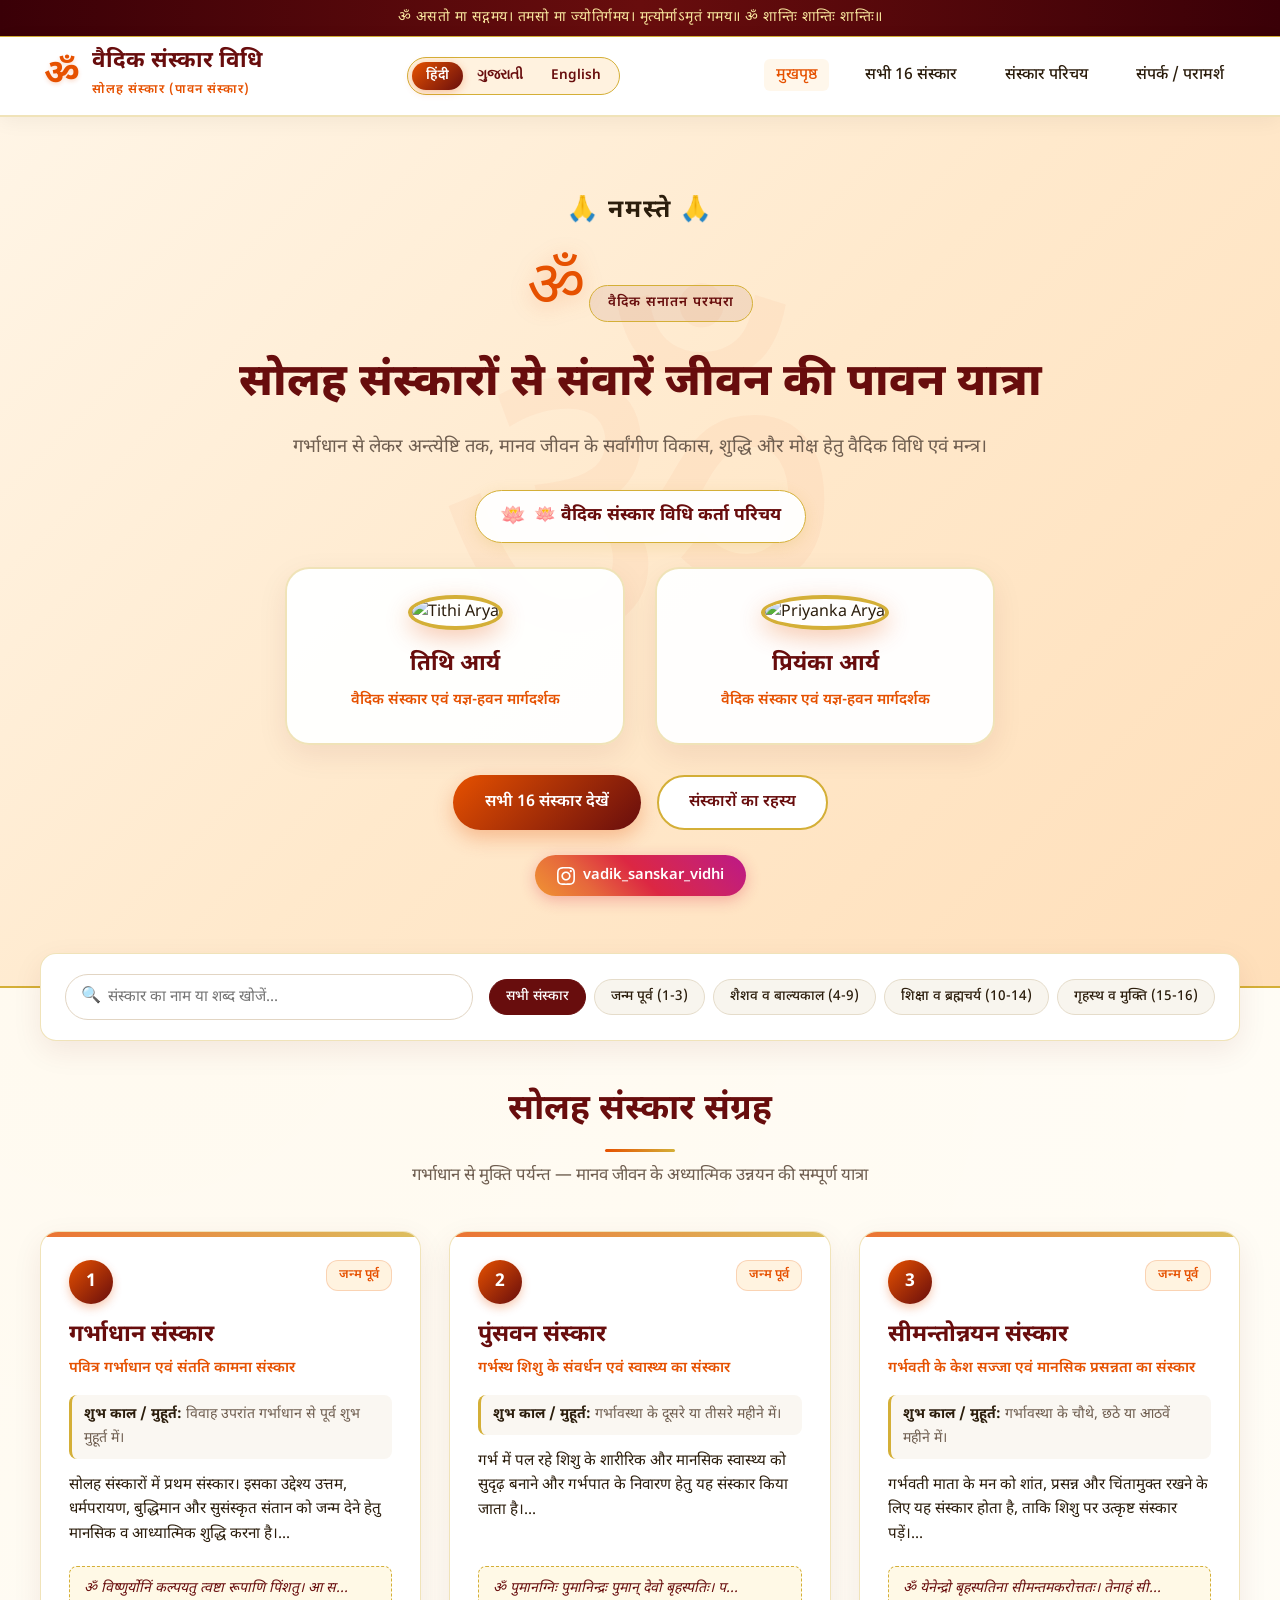
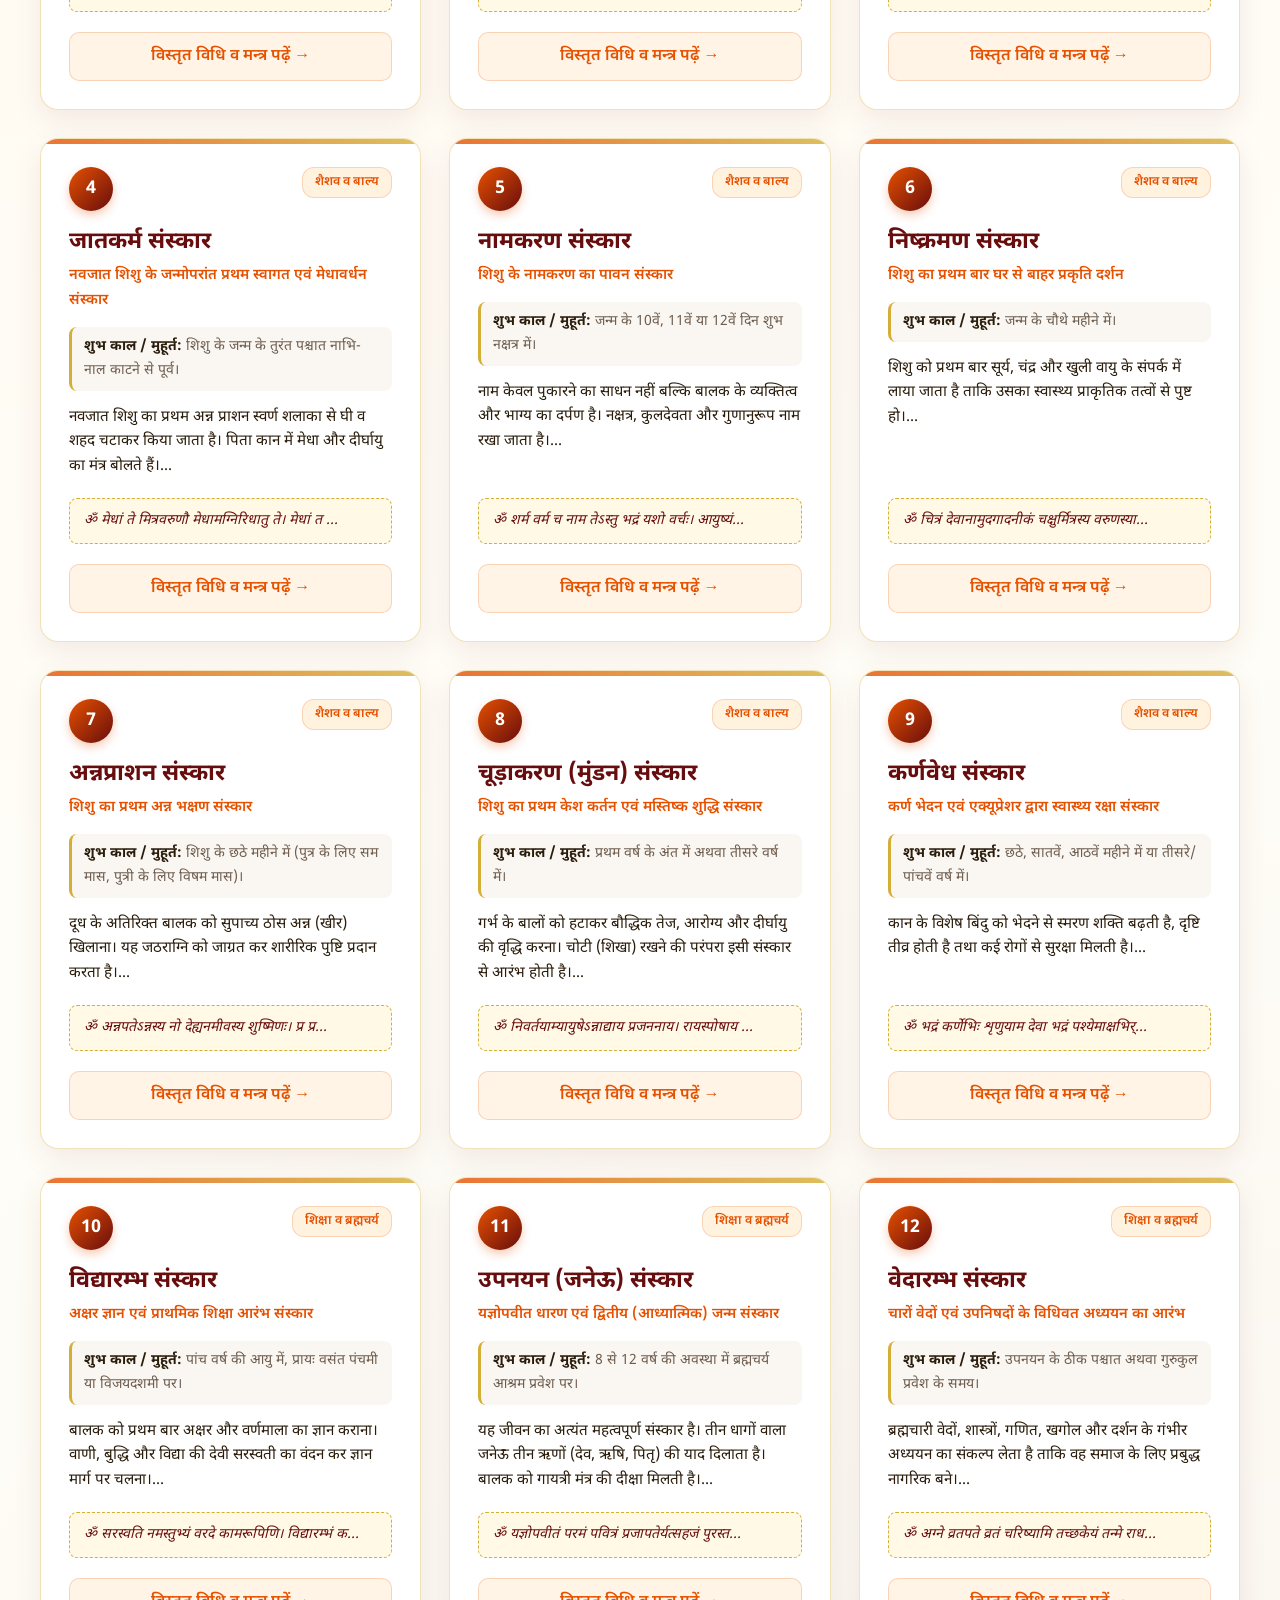
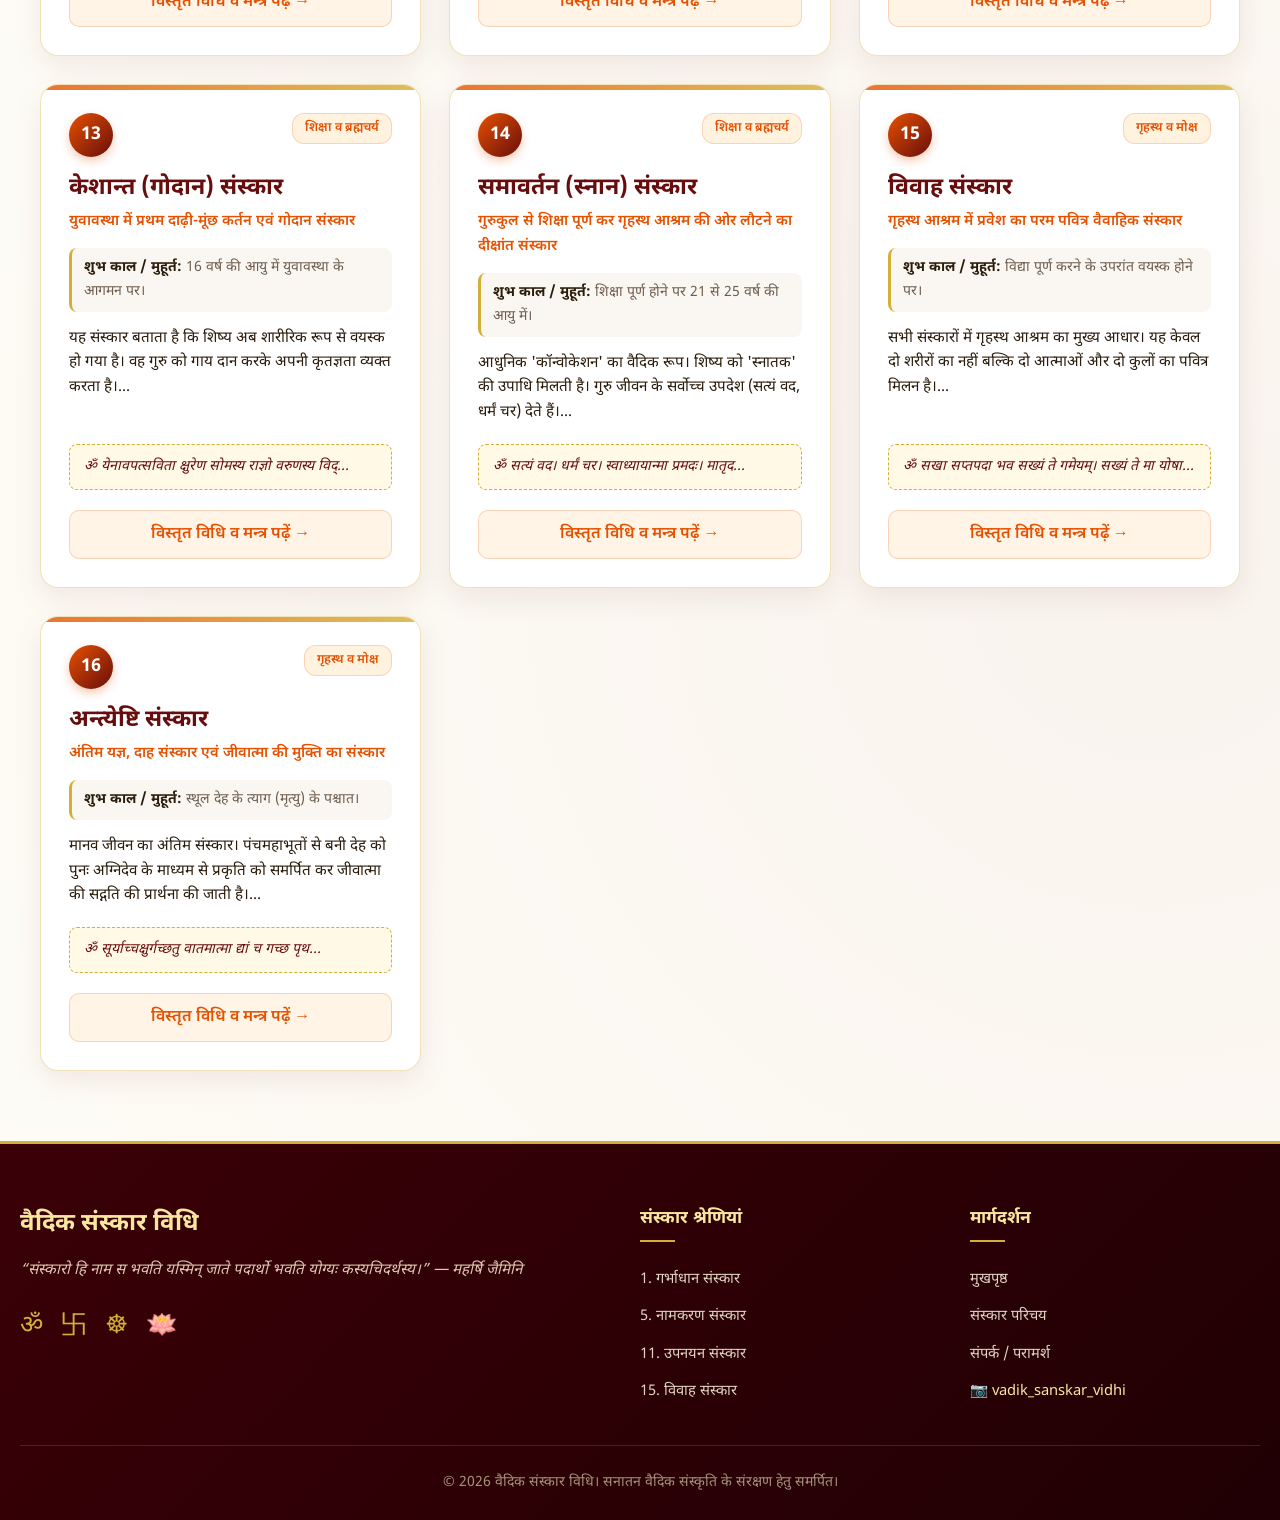
==== commit 197e84f0: "Add files via upload" ====
--- a/index.html
+++ b/index.html
@@ -5,8 +5,8 @@
   <meta name="viewport" content="width=device-width, initial-scale=1.0">
   <title>वैदिक संस्कार विधि | Vaidik Sanskar Vidhi - 16 Sanskars</title>
   <meta name="description" content="Complete guide to the 16 Vedic Sanskars (सोलह / સોળ સંસ્કાર) in Hindi, Gujarati and English. Mantras, timings, and rituals.">
-  <link rel="stylesheet" href="style.css?v=2">
-  <link rel="stylesheet" href="animations.css?v=2">
+  <link rel="stylesheet" href="style.css?v=4">
+  <link rel="stylesheet" href="animations.css?v=4">
   <style>
     /* Critical Mobile Layout - Guaranteed Immediate Rendering */
     @media (max-width: 600px) {
@@ -88,11 +88,23 @@
         font-size: 0.95rem !important;
         padding: 0 4px !important;
       }
-      .karta-badge {
-        font-size: 0.92rem !important;
-        padding: 6px 14px !important;
-        flex-wrap: wrap !important;
-        justify-content: center !important;
+      .home-karta-showcase {
+        margin: 20px auto 25px auto !important;
+      }
+      .home-karta-grid {
+        gap: 16px !important;
+      }
+      .home-karta-card {
+        min-width: 100% !important;
+        max-width: 100% !important;
+        padding: 20px 16px !important;
+      }
+      .home-karta-big-img {
+        width: 140px !important;
+        height: 140px !important;
+      }
+      .home-karta-name {
+        font-size: 1.25rem !important;
       }
       .hero-cta {
         flex-direction: column !important;
@@ -169,11 +181,32 @@
       <h2 class="hero-title" data-i18n="heroTitle">सोलह संस्कारों से संवारें जीवन की पावन यात्रा</h2>
       <p class="hero-subtitle" data-i18n="heroSubtitle">गर्भाधान से लेकर अन्त्येष्टि तक, मानव जीवन के सर्वांगीण विकास, शुद्धि और मोक्ष हेतु वैदिक विधि एवं मन्त्र।</p>
       
-      <!-- Karta (Author) Badge -->
-      <div class="karta-badge">
-        <span class="karta-icon">🪷</span>
-        <span class="karta-title" data-i18n="kartaTitle">કર્તા:</span>
-        <span class="karta-names" data-i18n="kartaNames">તિથી આર્ય અને પ્રિયંકા આર્ય</span>
+      <!-- Big Karta Profiles Showcase on Homepage -->
+      <div class="home-karta-showcase">
+        <div class="karta-badge-heading">
+          <span class="karta-icon">🪷</span>
+          <span data-i18n="kartaSectionTitle">વૈદિક સંસ્કાર વિધિ કર્તા</span>
+        </div>
+
+        <div class="home-karta-grid">
+          <!-- Tithi Arya Big Card -->
+          <div class="home-karta-card">
+            <div class="home-karta-img-wrap">
+              <img src="tithi.jpeg" alt="Tithi Arya" class="home-karta-big-img">
+            </div>
+            <h3 class="home-karta-name" data-i18n="tithiAryaOnly">તિથી આર્ય</h3>
+            <p class="home-karta-role" data-i18n="kartaRole">વૈદિક સંસ્કાર અને યજ્ઞ-હવન માર્ગદર્શક</p>
+          </div>
+
+          <!-- Priyanka Arya Big Card -->
+          <div class="home-karta-card">
+            <div class="home-karta-img-wrap">
+              <img src="priyanka.jpeg" alt="Priyanka Arya" class="home-karta-big-img">
+            </div>
+            <h3 class="home-karta-name" data-i18n="priyankaAryaOnly">પ્રિયંકા આર્ય</h3>
+            <p class="home-karta-role" data-i18n="kartaRole">વૈદિક સંસ્કાર અને યજ્ઞ-હવન માર્ગદર્શક</p>
+          </div>
+        </div>
       </div>
 
       <div class="hero-cta">
@@ -183,16 +216,6 @@
 
       <!-- Contact & Instagram Strip -->
       <div class="hero-contact-wrap">
-        <div class="contact-pill-item">
-          <span class="contact-badge-label" data-i18n="contactUsLabel">📞 સંપર્ક:</span>
-          <a href="tel:+918128721106" class="contact-person-link">
-            <strong data-i18n="tithiAryaLabel">તિથી આર્ય:</strong> +91 81287 21106
-          </a>
-          <span class="contact-divider">•</span>
-          <a href="tel:+917984723878" class="contact-person-link">
-            <strong data-i18n="priyankaAryaLabel">પ્રિયંકા આર્ય:</strong> +91 79847 23878
-          </a>
-        </div>
         <a href="https://www.instagram.com/vadik_sanskar_vidhi?cplk=djF2MG9iY3FyODhv" target="_blank" class="instagram-btn">
           <svg class="insta-icon" viewBox="0 0 24 24" width="18" height="18" fill="currentColor">
             <path d="M12 2.163c3.204 0 3.584.012 4.85.07 3.252.148 4.771 1.691 4.919 4.919.058 1.265.069 1.645.069 4.849 0 3.205-.012 3.584-.069 4.849-.149 3.225-1.664 4.771-4.919 4.919-1.266.058-1.644.07-4.85.07-3.204 0-3.584-.012-4.849-.07-3.26-.149-4.771-1.699-4.919-4.92-.058-1.265-.07-1.644-.07-4.849 0-3.204.013-3.583.07-4.849.149-3.227 1.664-4.771 4.919-4.919 1.266-.057 1.645-.069 4.849-.069zm0-2.163c-3.259 0-3.667.014-4.947.072-4.358.2-6.78 2.618-6.98 6.98-.059 1.281-.073 1.689-.073 4.948 0 3.259.014 3.668.072 4.948.2 4.358 2.618 6.78 6.98 6.98 1.281.058 1.689.072 4.948.072 3.259 0 3.668-.014 4.948-.072 4.354-.2 6.782-2.618 6.979-6.98.059-1.28.073-1.689.073-4.948 0-3.259-.014-3.667-.072-4.947-.196-4.354-2.617-6.78-6.979-6.98-1.281-.059-1.69-.073-4.949-.073zm0 5.838c-3.403 0-6.162 2.759-6.162 6.162s2.759 6.163 6.162 6.163 6.162-2.759 6.162-6.163c0-3.403-2.759-6.162-6.162-6.162zm0 10.162c-2.209 0-4-1.79-4-4 0-2.209 1.791-4 4-4s4 1.791 4 4c0 2.21-1.791 4-4 4zm6.406-11.845c-.796 0-1.441.645-1.441 1.44s.645 1.44 1.441 1.44c.795 0 1.439-.645 1.439-1.44s-.644-1.44-1.439-1.44z"/>
@@ -263,8 +286,6 @@
           <li><a href="index.html" data-i18n="navHome">मुखपृष्ठ</a></li>
           <li><a href="about.html" data-i18n="navAbout">संस्कार परिचय</a></li>
           <li><a href="contact.html" data-i18n="navContact">संपर्क एवं परामर्श</a></li>
-          <li><a href="tel:+918128721106" data-i18n="footerContactTithi">📞 તિથી આર્ય : +91 81287 21106</a></li>
-          <li><a href="tel:+917984723878" data-i18n="footerContactPriyanka">📞 પ્રિયંકા આર્ય : +91 79847 23878</a></li>
           <li><a href="https://www.instagram.com/vadik_sanskar_vidhi?cplk=djF2MG9iY3FyODhv" target="_blank" style="color: #F9E79F;">📷 vadik_sanskar_vidhi</a></li>
         </ul>
       </div>
--- a/style.css
+++ b/style.css
@@ -264,29 +264,139 @@
   line-height: 1.8;
 }
 
+/* Home Page Big Karta Showcase */
+.home-karta-showcase {
+  margin: 25px auto 30px auto;
+  max-width: 800px;
+  width: 100%;
+}
+
+.karta-badge-heading {
+  display: inline-flex;
+  align-items: center;
+  gap: 8px;
+  background: rgba(255, 255, 255, 0.95);
+  border: 1.5px solid var(--gold);
+  padding: 8px 24px;
+  border-radius: 30px;
+  font-size: 1.1rem;
+  font-weight: 700;
+  color: var(--maroon);
+  box-shadow: 0 4px 15px rgba(212, 175, 55, 0.2);
+  margin-bottom: 24px;
+}
+
+.home-karta-grid {
+  display: flex;
+  justify-content: center;
+  gap: 30px;
+  flex-wrap: wrap;
+}
+
+.home-karta-card {
+  background: rgba(255, 255, 255, 0.96);
+  border: 2px solid var(--border-gold);
+  border-radius: 24px;
+  padding: 26px 24px;
+  text-align: center;
+  box-shadow: 0 10px 30px rgba(104, 13, 13, 0.08);
+  backdrop-filter: blur(8px);
+  transition: all 0.35s cubic-bezier(0.25, 0.8, 0.25, 1);
+  flex: 1;
+  min-width: 270px;
+  max-width: 340px;
+  display: flex;
+  flex-direction: column;
+  align-items: center;
+}
+
+.home-karta-card:hover {
+  transform: translateY(-8px);
+  border-color: var(--primary-saffron);
+  box-shadow: 0 16px 38px rgba(230, 81, 0, 0.22);
+}
+
+.home-karta-img-wrap {
+  position: relative;
+  margin-bottom: 16px;
+}
+
+.home-karta-big-img {
+  width: 180px;
+  height: 180px;
+  border-radius: 50%;
+  object-fit: cover;
+  border: 4px solid var(--gold);
+  box-shadow: 0 8px 25px rgba(230, 81, 0, 0.3);
+  transition: transform 0.35s ease, box-shadow 0.35s ease;
+}
+
+.home-karta-card:hover .home-karta-big-img {
+  transform: scale(1.06);
+  border-color: var(--primary-saffron);
+  box-shadow: 0 12px 30px rgba(230, 81, 0, 0.45);
+}
+
+.home-karta-name {
+  color: var(--maroon);
+  font-size: 1.4rem;
+  font-weight: 700;
+  margin-bottom: 4px;
+}
+
+.home-karta-role {
+  color: var(--primary-saffron);
+  font-size: 0.92rem;
+  font-weight: 600;
+  margin-bottom: 4px;
+}
+
+.home-karta-phone-btn {
+  display: inline-flex;
+  align-items: center;
+  gap: 8px;
+  background: linear-gradient(135deg, var(--primary-saffron), var(--maroon));
+  color: #fff;
+  padding: 10px 24px;
+  border-radius: 25px;
+  text-decoration: none;
+  font-weight: 600;
+  font-size: 0.95rem;
+  box-shadow: 0 4px 14px rgba(230, 81, 0, 0.3);
+  transition: all 0.3s ease;
+}
+
+.home-karta-phone-btn:hover {
+  transform: translateY(-2px);
+  box-shadow: 0 8px 20px rgba(230, 81, 0, 0.45);
+  color: #fff;
+}
+
 .karta-badge {
   display: inline-flex;
   align-items: center;
-  gap: 10px;
-  background: rgba(255, 255, 255, 0.9);
+  gap: 14px;
+  background: rgba(255, 255, 255, 0.95);
   border: 1.5px solid var(--gold);
-  box-shadow: 0 4px 15px rgba(212, 175, 55, 0.2);
-  padding: 8px 24px;
-  border-radius: 30px;
+  box-shadow: 0 6px 20px rgba(212, 175, 55, 0.22);
+  padding: 8px 26px;
+  border-radius: 40px;
   margin-bottom: 30px;
   font-size: 1.05rem;
-  backdrop-filter: blur(5px);
-  transition: var(--transition);
+  backdrop-filter: blur(8px);
+  transition: var(--transition);
+  flex-wrap: wrap;
+  justify-content: center;
 }
 
 .karta-badge:hover {
   transform: translateY(-2px);
-  box-shadow: 0 8px 20px rgba(230, 81, 0, 0.2);
+  box-shadow: 0 10px 25px rgba(230, 81, 0, 0.25);
   border-color: var(--primary-saffron);
 }
 
 .karta-icon {
-  font-size: 1.25rem;
+  font-size: 1.3rem;
 }
 
 .karta-title {
@@ -295,9 +405,110 @@
   letter-spacing: 0.5px;
 }
 
-.karta-names {
+.karta-person {
+  display: inline-flex;
+  align-items: center;
+  gap: 10px;
+}
+
+.karta-avatar {
+  width: 46px;
+  height: 46px;
+  border-radius: 50%;
+  object-fit: cover;
+  border: 2.5px solid var(--gold);
+  box-shadow: 0 3px 10px rgba(230, 81, 0, 0.3);
+  transition: transform 0.3s ease;
+}
+
+.karta-person:hover .karta-avatar {
+  transform: scale(1.15);
+  border-color: var(--primary-saffron);
+}
+
+.karta-name {
   color: var(--maroon);
   font-weight: 700;
+}
+
+.karta-and {
+  color: var(--gold);
+  font-weight: bold;
+  font-size: 0.95rem;
+}
+
+/* About Page Karta Showcase Cards */
+.karta-cards-grid {
+  display: grid;
+  grid-template-columns: repeat(auto-fit, minmax(280px, 1fr));
+  gap: 28px;
+  margin-top: 25px;
+}
+
+.karta-card {
+  background: linear-gradient(145deg, #FFFDF8, #FFF5E6);
+  border: 2px solid var(--border-gold);
+  border-radius: 20px;
+  padding: 30px 20px;
+  text-align: center;
+  box-shadow: var(--shadow-soft);
+  transition: var(--transition);
+  display: flex;
+  flex-direction: column;
+  align-items: center;
+}
+
+.karta-card:hover {
+  transform: translateY(-6px);
+  border-color: var(--primary-saffron);
+  box-shadow: var(--shadow-hover);
+}
+
+.karta-large-photo {
+  width: 140px;
+  height: 140px;
+  border-radius: 50%;
+  object-fit: cover;
+  border: 4px solid var(--gold);
+  box-shadow: 0 8px 24px rgba(230, 81, 0, 0.3);
+  margin-bottom: 16px;
+  transition: transform 0.3s ease;
+}
+
+.karta-card:hover .karta-large-photo {
+  transform: scale(1.06);
+  border-color: var(--primary-saffron);
+}
+
+.karta-card-name {
+  font-size: 1.4rem;
+  color: var(--maroon);
+  font-weight: 700;
+  margin-bottom: 4px;
+}
+
+.karta-card-role {
+  font-size: 0.92rem;
+  color: var(--primary-saffron);
+  font-weight: 600;
+  margin-bottom: 15px;
+}
+
+/* WhatsApp Option Card with Avatar */
+.wa-option-card {
+  display: flex;
+  align-items: center;
+  gap: 14px;
+}
+
+.wa-modal-avatar {
+  width: 50px;
+  height: 50px;
+  border-radius: 50%;
+  object-fit: cover;
+  border: 2px solid var(--gold);
+  box-shadow: 0 3px 8px rgba(0, 0, 0, 0.15);
+  flex-shrink: 0;
 }
 
 /* Hero Contact & Instagram Styling */
@@ -1277,13 +1488,23 @@
     padding: 0 4px;
   }
 
-  .karta-badge {
-    font-size: 0.92rem;
-    padding: 6px 16px;
-    margin-bottom: 22px;
-    flex-wrap: wrap;
-    justify-content: center;
-    gap: 6px;
+    .home-karta-showcase {
+    margin: 20px auto 25px auto !important;
+  }
+  .home-karta-grid {
+    gap: 16px !important;
+  }
+  .home-karta-card {
+    min-width: 100% !important;
+    max-width: 100% !important;
+    padding: 20px 16px !important;
+  }
+  .home-karta-big-img {
+    width: 140px !important;
+    height: 140px !important;
+  }
+  .home-karta-name {
+    font-size: 1.25rem !important;
   }
 
   .hero-cta {
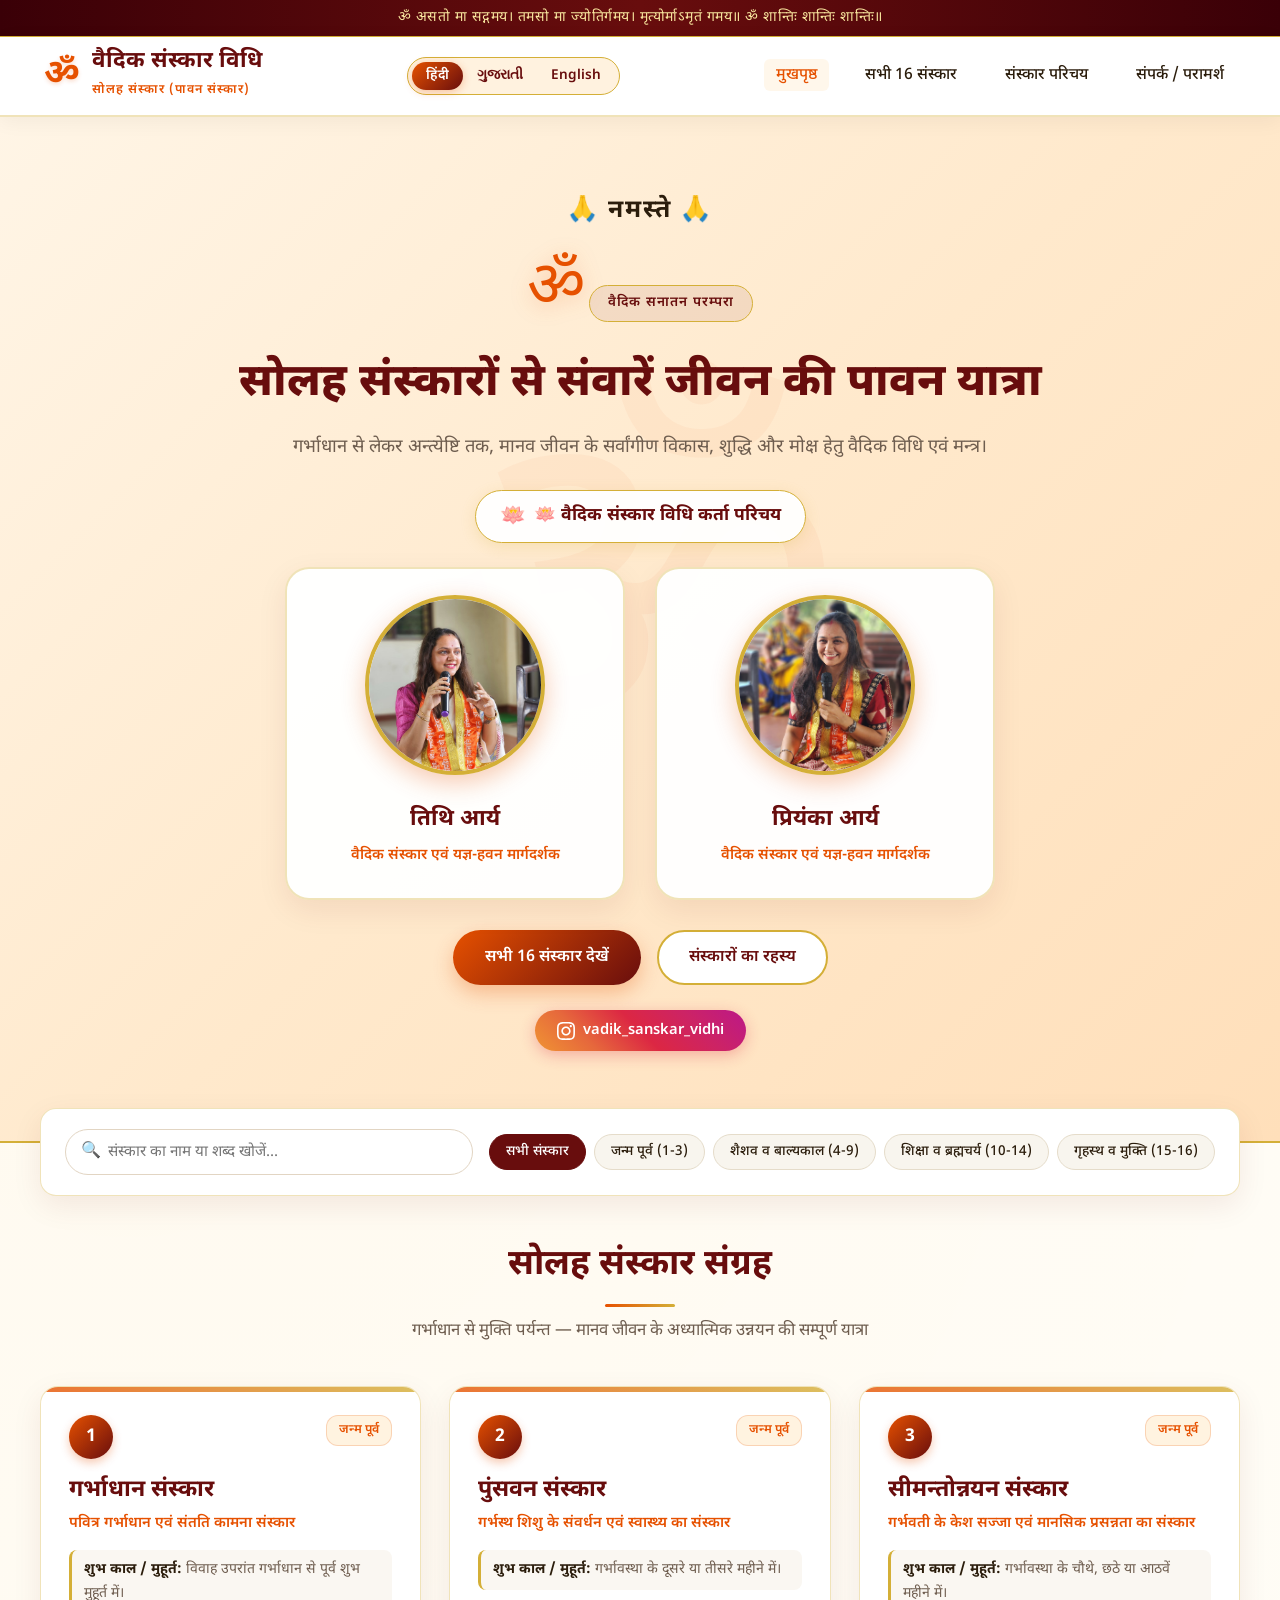
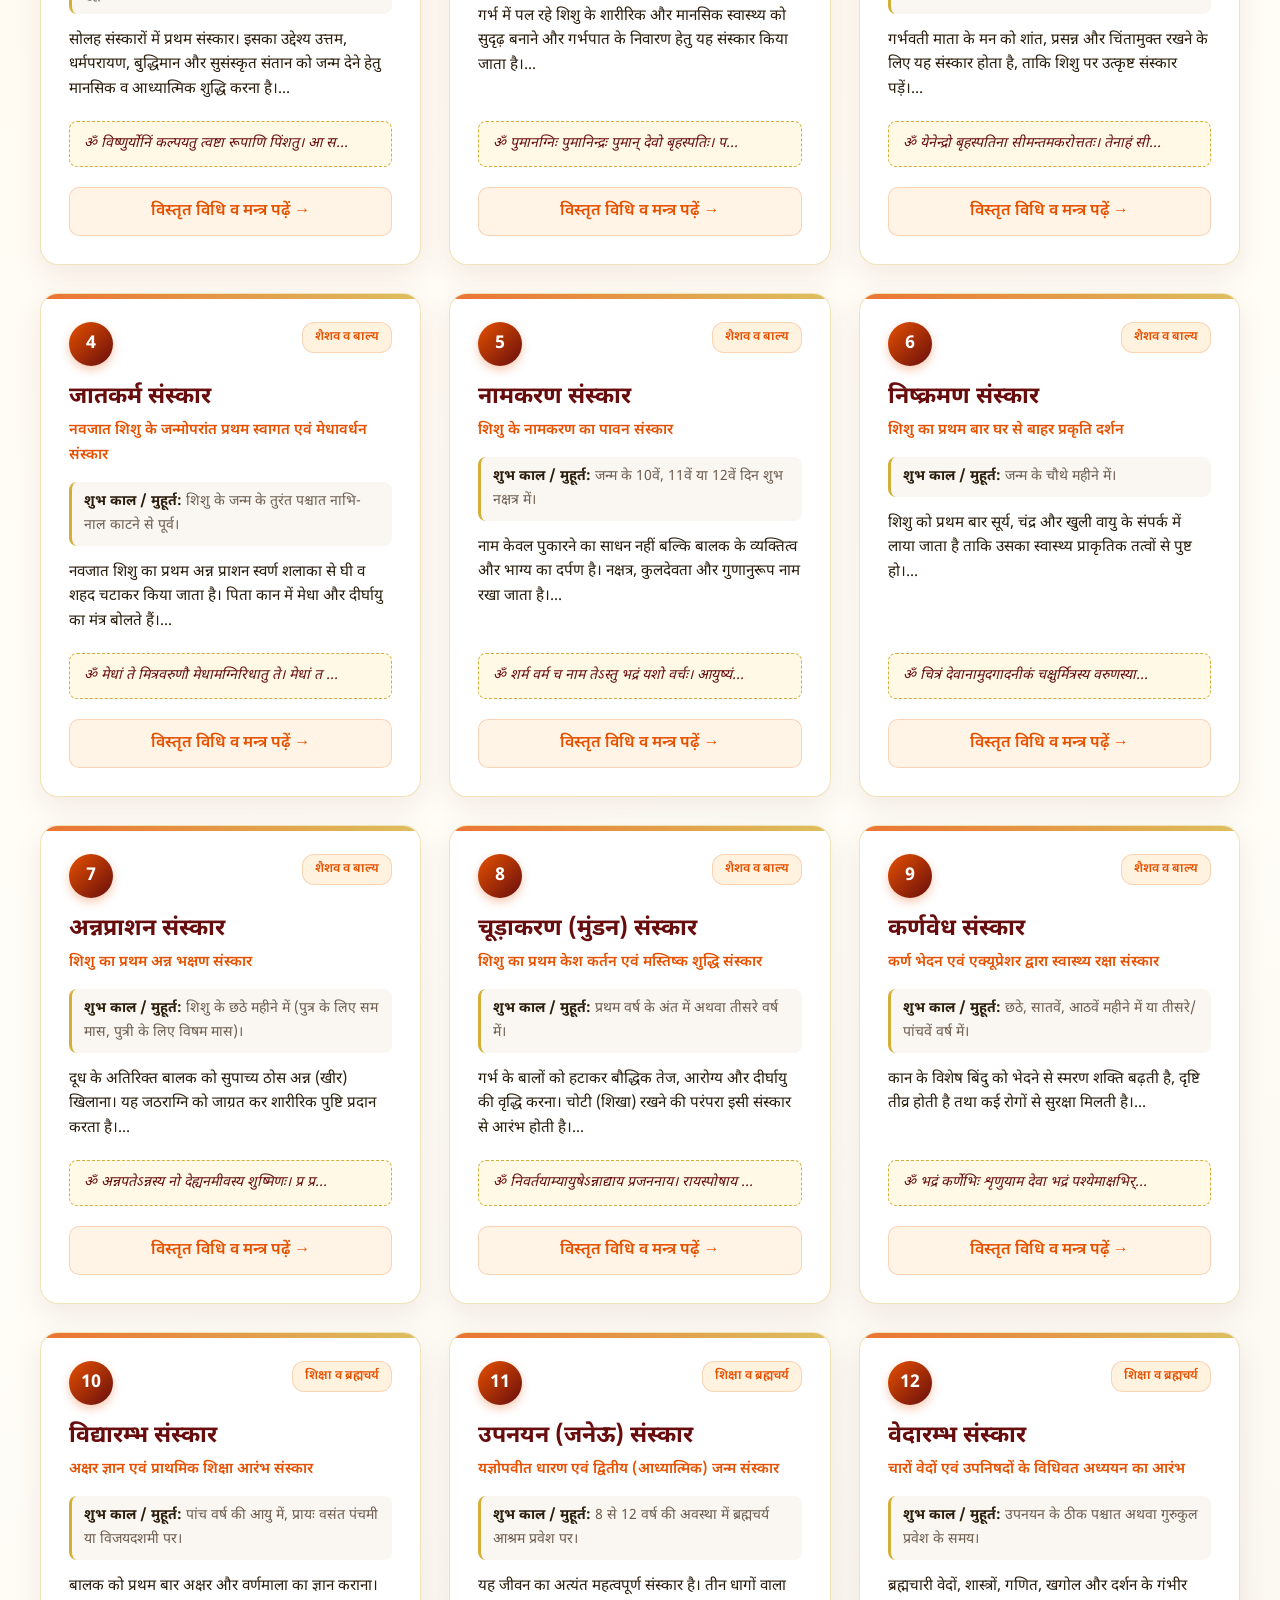
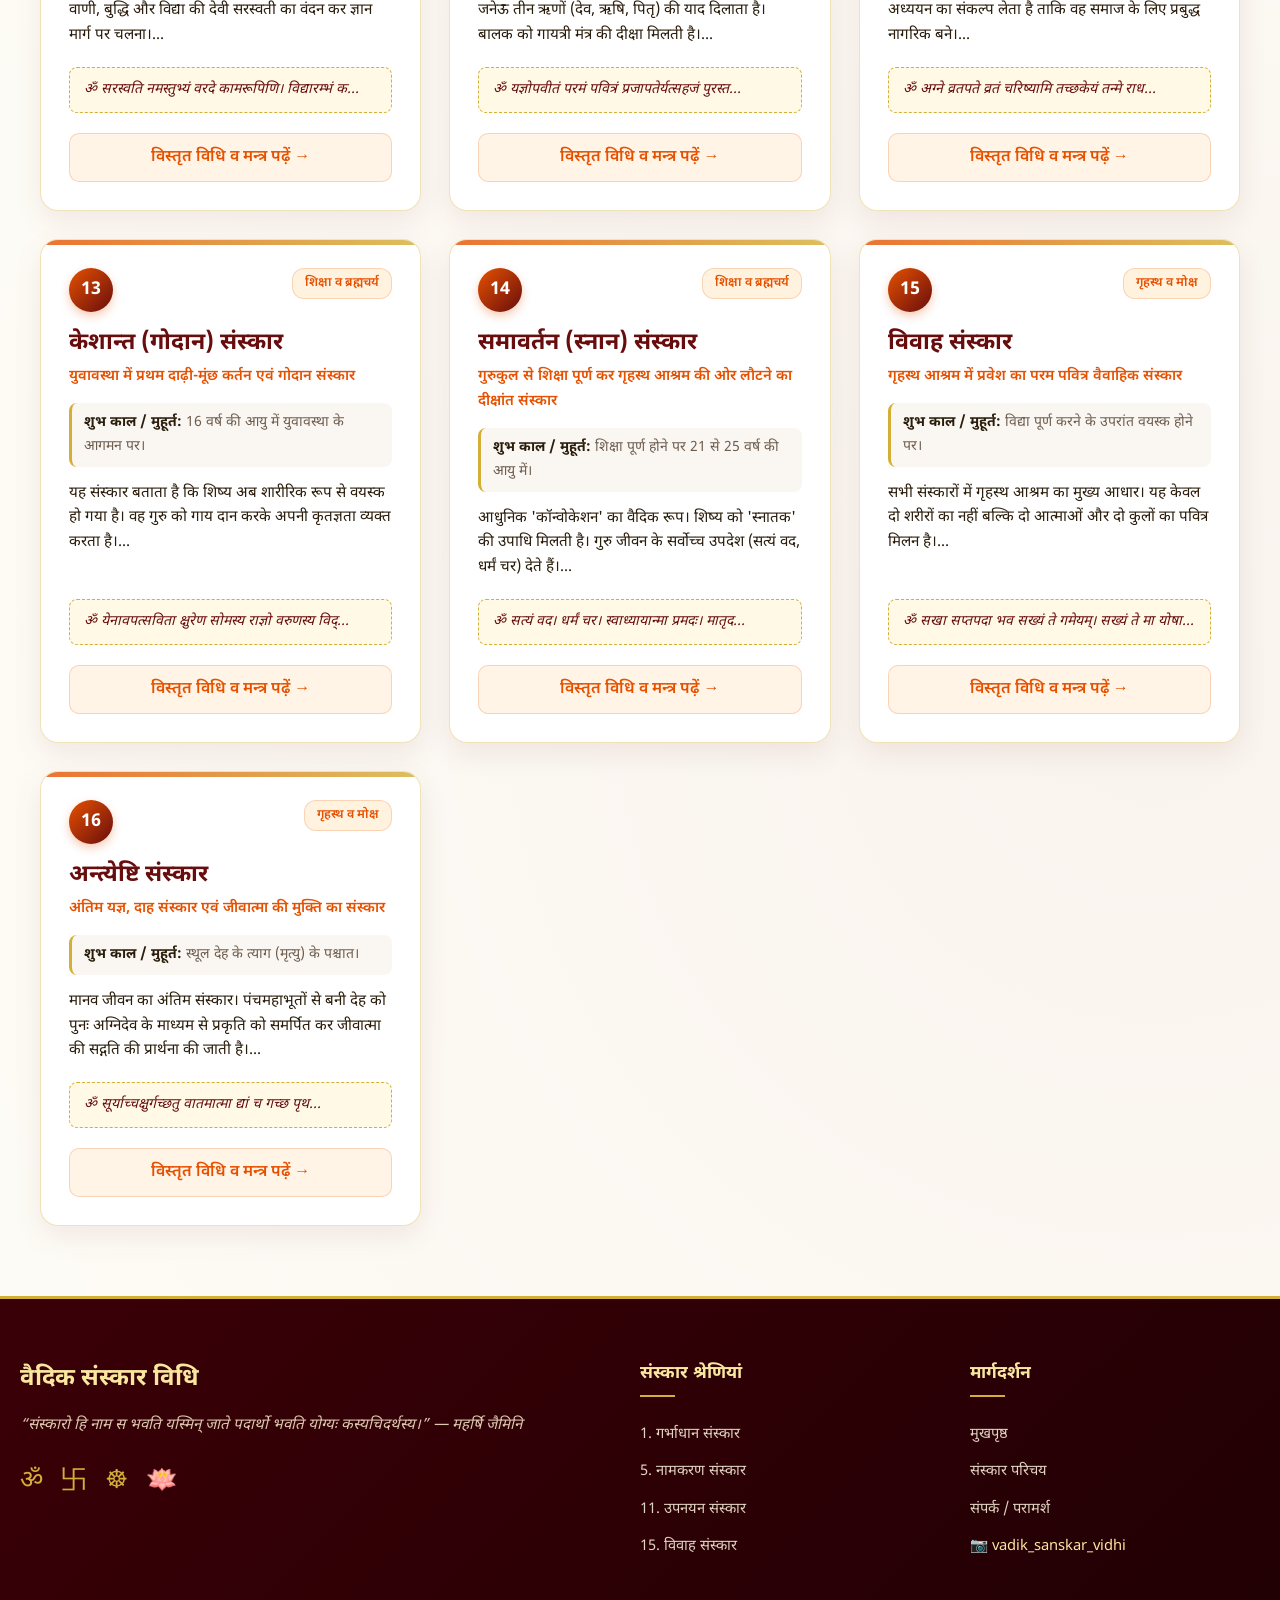
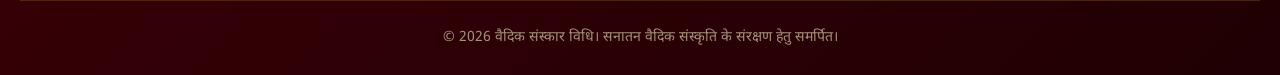
==== commit 533701f2: "Add files via upload" ====
--- a/index.html
+++ b/index.html
@@ -5,8 +5,8 @@
   <meta name="viewport" content="width=device-width, initial-scale=1.0">
   <title>वैदिक संस्कार विधि | Vaidik Sanskar Vidhi - 16 Sanskars</title>
   <meta name="description" content="Complete guide to the 16 Vedic Sanskars (सोलह / સોળ સંસ્કાર) in Hindi, Gujarati and English. Mantras, timings, and rituals.">
-  <link rel="stylesheet" href="style.css?v=4">
-  <link rel="stylesheet" href="animations.css?v=4">
+  <link rel="stylesheet" href="style.css?v=5">
+  <link rel="stylesheet" href="animations.css?v=5">
   <style>
     /* Critical Mobile Layout - Guaranteed Immediate Rendering */
     @media (max-width: 600px) {
@@ -192,7 +192,7 @@
           <!-- Tithi Arya Big Card -->
           <div class="home-karta-card">
             <div class="home-karta-img-wrap">
-              <img src="tithi.jpeg" alt="Tithi Arya" class="home-karta-big-img">
+              <img src="tithi.jpeg" onerror="if(!this.step){this.step=1;this.src='tithi.jpg';}else if(this.step===1){this.step=2;this.src='Tithi.jpeg';}else if(this.step===2){this.step=3;this.src='Tithi.jpg';}" alt="Tithi Arya" class="home-karta-big-img img-tithi" style="object-position: center 10%;">
             </div>
             <h3 class="home-karta-name" data-i18n="tithiAryaOnly">તિથી આર્ય</h3>
             <p class="home-karta-role" data-i18n="kartaRole">વૈદિક સંસ્કાર અને યજ્ઞ-હવન માર્ગદર્શક</p>
@@ -201,7 +201,7 @@
           <!-- Priyanka Arya Big Card -->
           <div class="home-karta-card">
             <div class="home-karta-img-wrap">
-              <img src="priyanka.jpeg" alt="Priyanka Arya" class="home-karta-big-img">
+              <img src="priyanka.jpeg" onerror="if(!this.step){this.step=1;this.src='priyanka.jpg';}else if(this.step===1){this.step=2;this.src='Priyanka.jpeg';}else if(this.step===2){this.step=3;this.src='Priyanka.jpg';}" alt="Priyanka Arya" class="home-karta-big-img img-priyanka" style="object-position: center 5%;">
             </div>
             <h3 class="home-karta-name" data-i18n="priyankaAryaOnly">પ્રિયંકા આર્ય</h3>
             <p class="home-karta-role" data-i18n="kartaRole">વૈદિક સંસ્કાર અને યજ્ઞ-હવન માર્ગદર્શક</p>
--- a/style.css
+++ b/style.css
@@ -326,9 +326,18 @@
   height: 180px;
   border-radius: 50%;
   object-fit: cover;
+  object-position: center top;
   border: 4px solid var(--gold);
   box-shadow: 0 8px 25px rgba(230, 81, 0, 0.3);
   transition: transform 0.35s ease, box-shadow 0.35s ease;
+}
+
+.img-priyanka {
+  object-position: center 5% !important;
+}
+
+.img-tithi {
+  object-position: center 10% !important;
 }
 
 .home-karta-card:hover .home-karta-big-img {
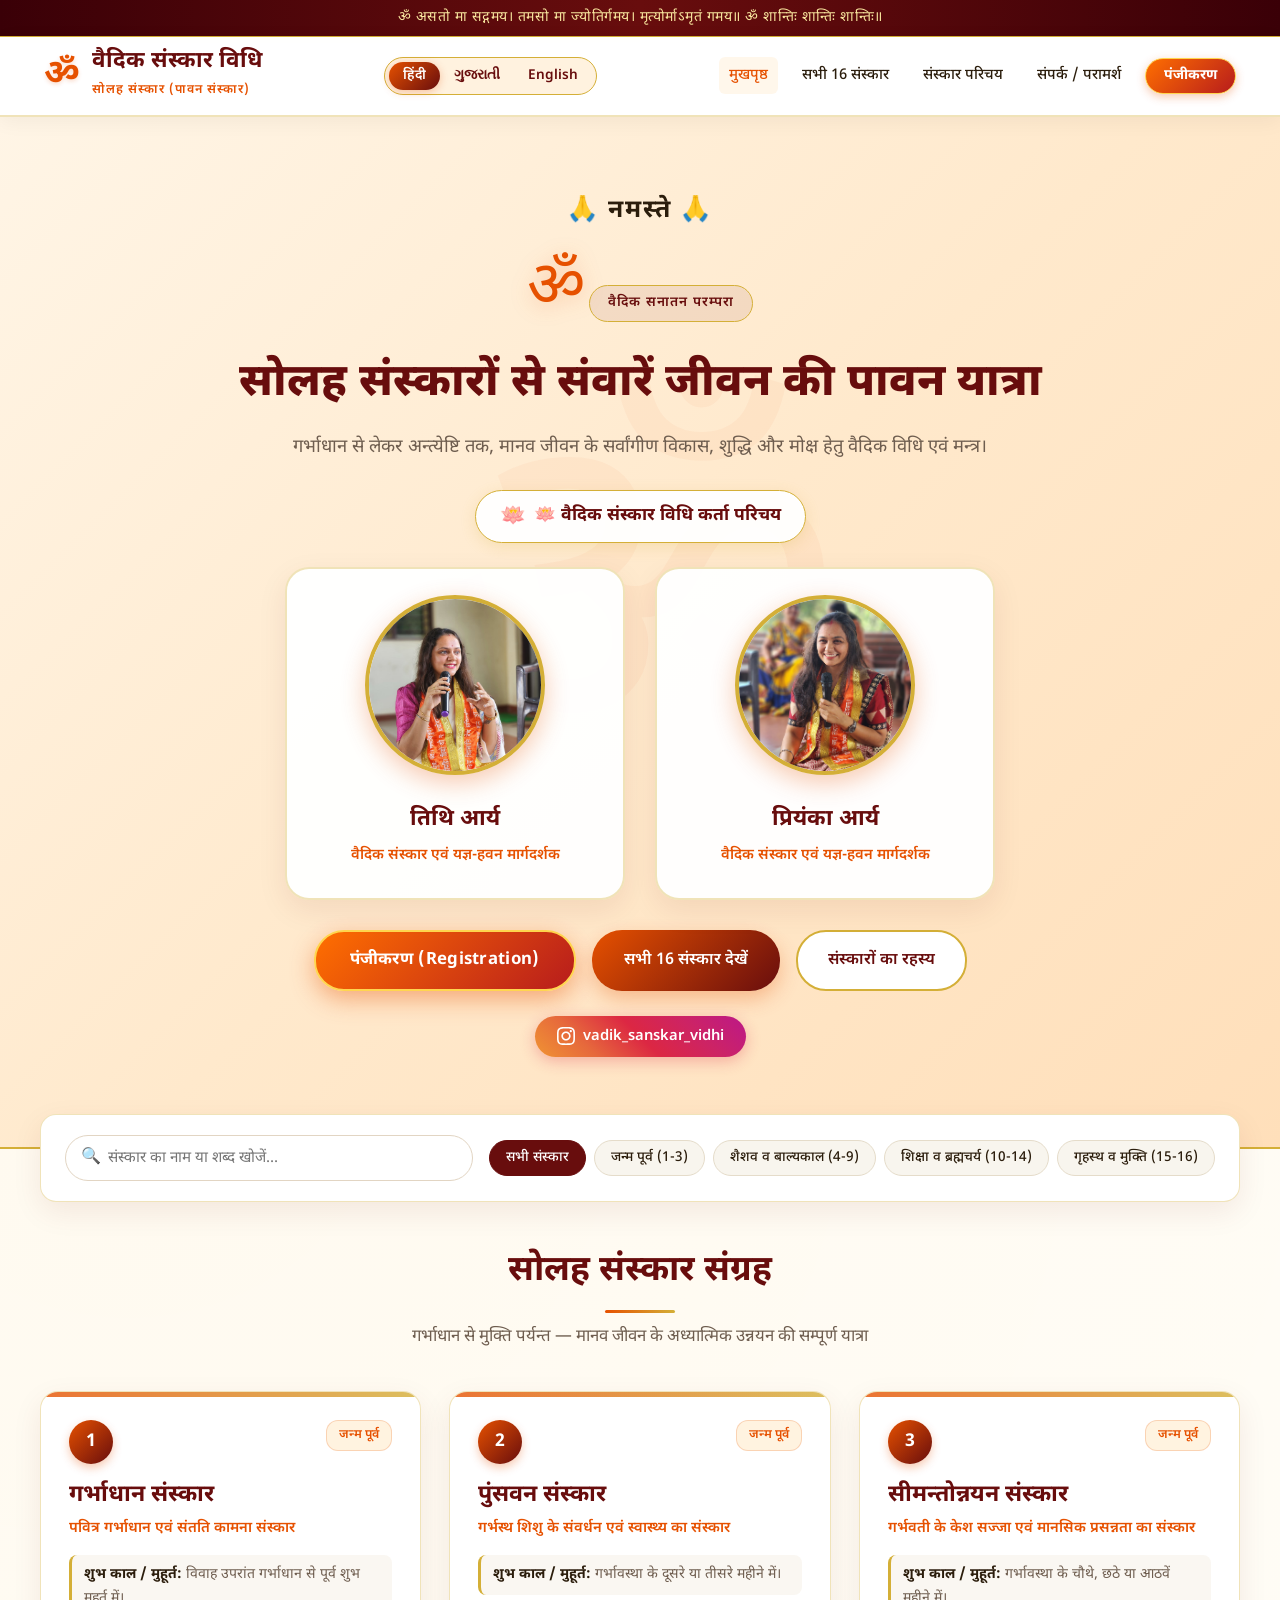
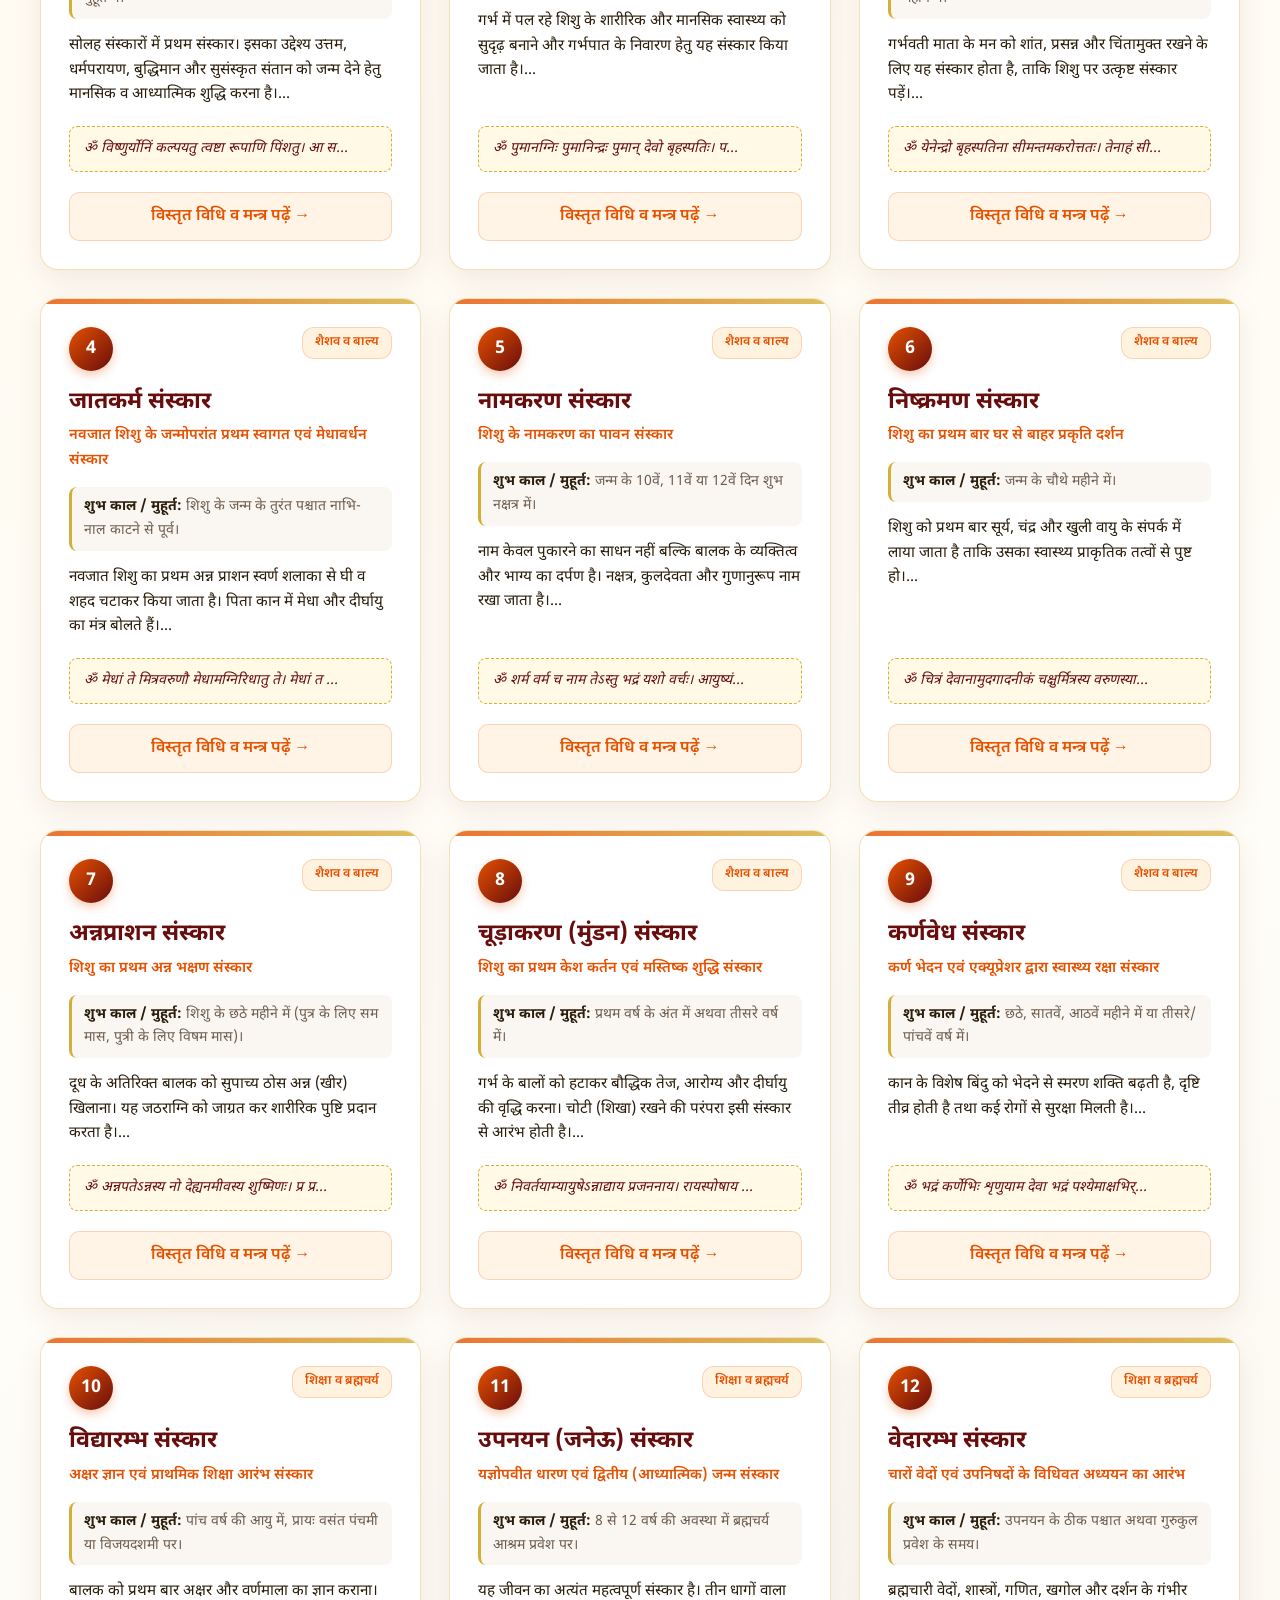
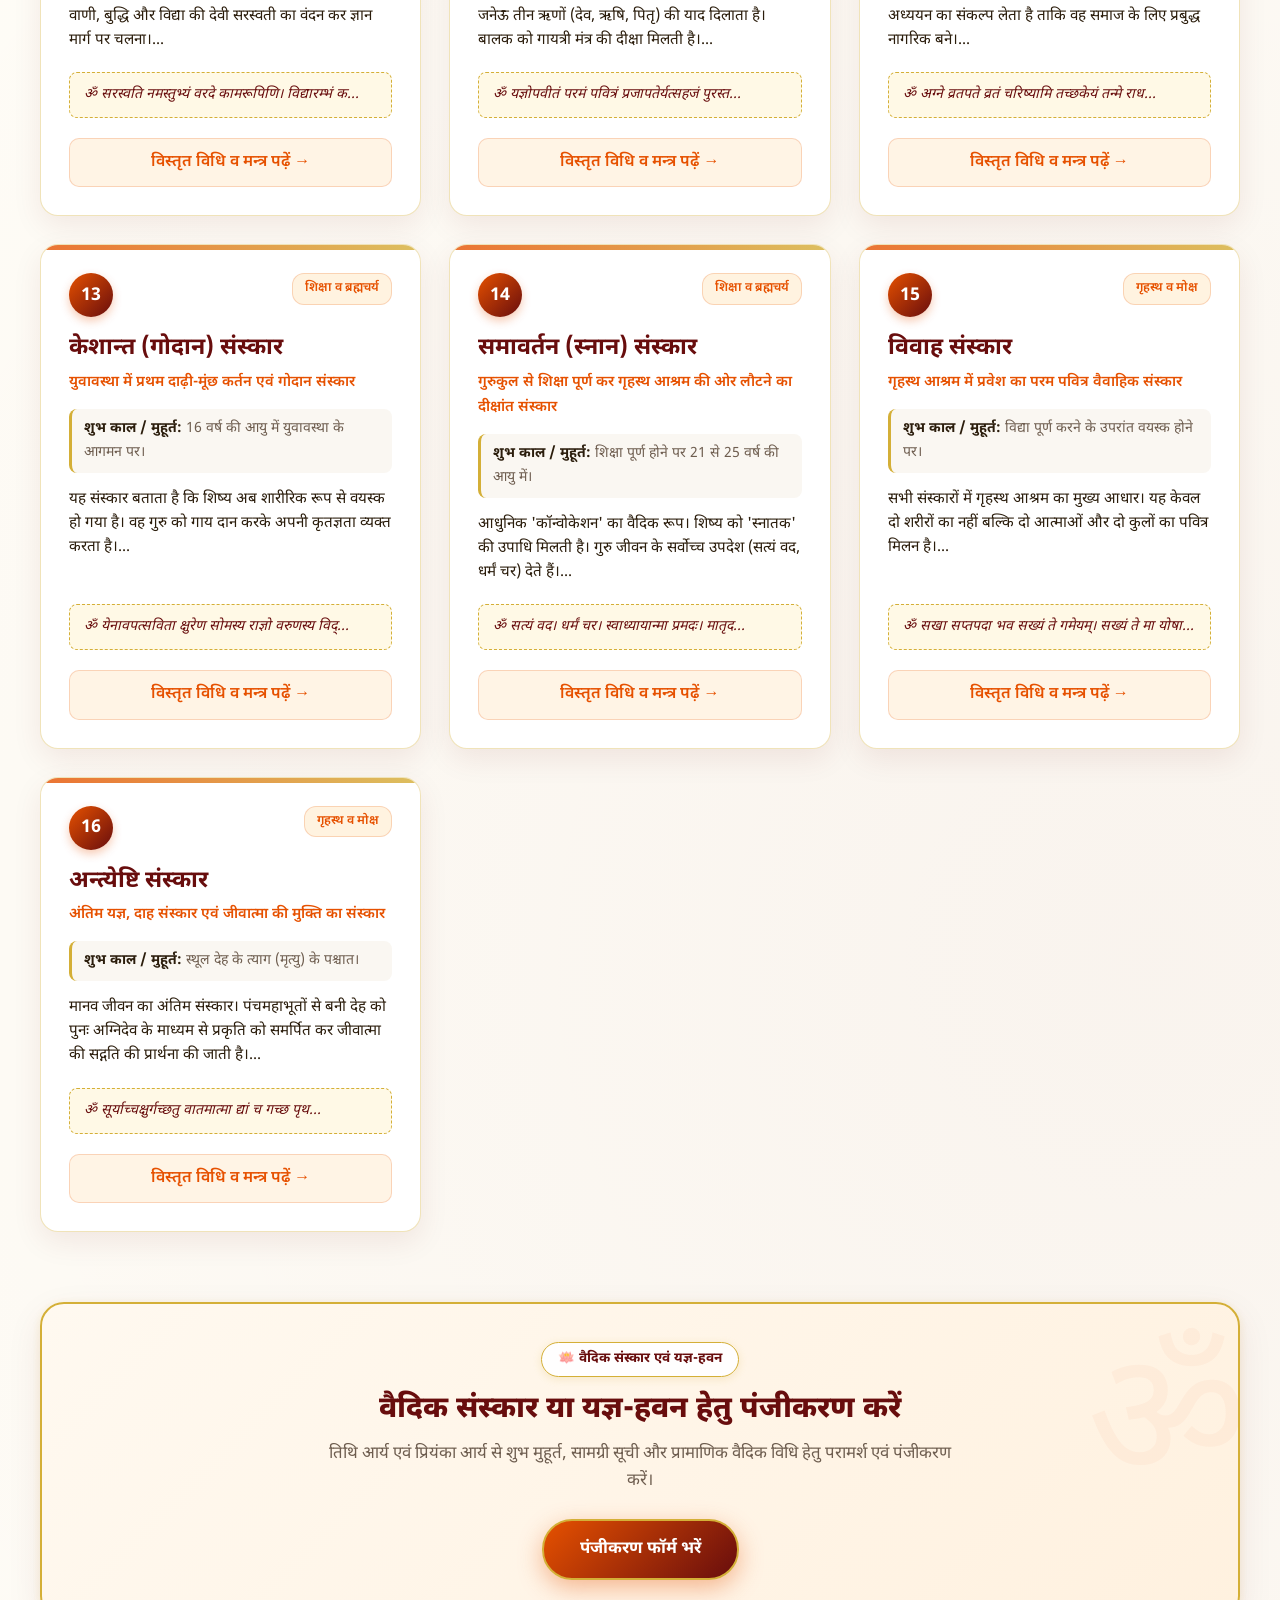
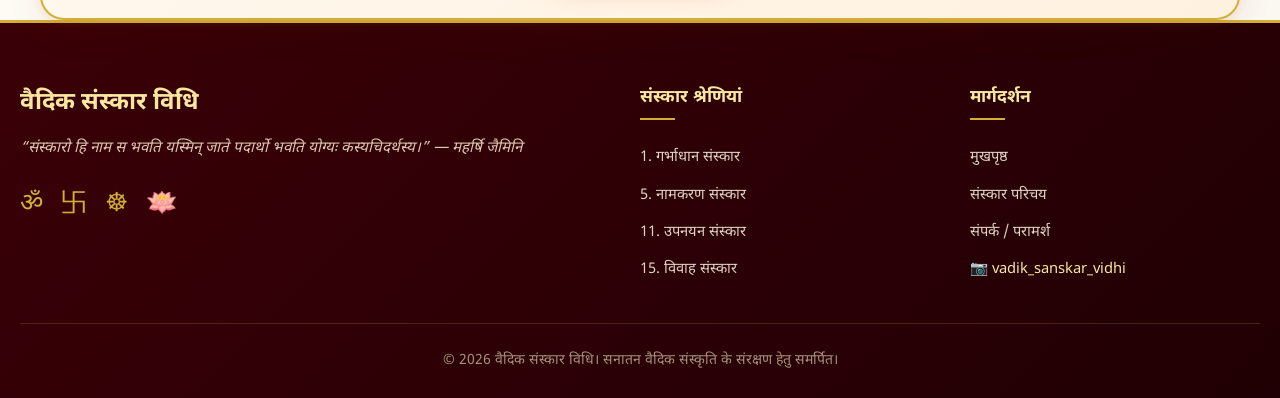
==== commit e29ff3ff: "Add files via upload" ====
--- a/index.html
+++ b/index.html
@@ -4,10 +4,116 @@
   <meta charset="UTF-8">
   <meta name="viewport" content="width=device-width, initial-scale=1.0">
   <title>वैदिक संस्कार विधि | Vaidik Sanskar Vidhi - 16 Sanskars</title>
-  <meta name="description" content="Complete guide to the 16 Vedic Sanskars (सोलह / સોળ સંસ્કાર) in Hindi, Gujarati and English. Mantras, timings, and rituals.">
-  <link rel="stylesheet" href="style.css?v=5">
-  <link rel="stylesheet" href="animations.css?v=5">
+  <meta name="description" content="Complete guide to the 16 Vedic Sanskars (सोलह / સોળ સંસ્કાર) in Hindi, Gujarati and English. Mantras, timings, and rituals by Tithi Arya & Priyanka Arya.">
+  <meta name="keywords" content="वैदिक संस्कार विधि, Vaidik Sanskar Vidhi, Vadik Sanskar Vidhi, 16 Sanskar, सोलह संस्कार, સોળ સંસ્કાર, Tithi Arya, Priyanka Arya, તિથી આર્ય, પ્રિયંકા આર્ય, Vedic rituals, Havan, Yajna, 16 sanskar gujarati, skgrow20">
+  <meta name="author" content="Tithi Arya, Priyanka Arya">
+  <meta name="robots" content="index, follow">
+  <link rel="canonical" href="https://skgrow20.github.io/vaidik-sanskar-vidhi/">
+
+  <!-- Open Graph for Social Media & Google Rich Results -->
+  <meta property="og:type" content="website">
+  <meta property="og:url" content="https://skgrow20.github.io/vaidik-sanskar-vidhi/">
+  <meta property="og:title" content="वैदिक संस्कार विधि | Vaidik Sanskar Vidhi - 16 Sanskars">
+  <meta property="og:description" content="16 Vedic Sanskars guide in Hindi, Gujarati and English by Tithi Arya & Priyanka Arya.">
+  <meta property="og:image" content="https://skgrow20.github.io/vaidik-sanskar-vidhi/priyanka.jpeg">
+
+  <!-- Schema.org Structured Data for Google Search -->
+  <script type="application/ld+json">
+  {
+    "@context": "https://schema.org",
+    "@type": "WebSite",
+    "name": "वैदिक संस्कार विधि | Vaidik Sanskar Vidhi",
+    "url": "https://skgrow20.github.io/vaidik-sanskar-vidhi/",
+    "description": "Complete guide to the 16 Vedic Sanskars in Hindi, Gujarati and English.",
+    "author": [
+      { "@type": "Person", "name": "Tithi Arya" },
+      { "@type": "Person", "name": "Priyanka Arya" }
+    ]
+  }
+  </script>
+
+  <link rel="stylesheet" href="style.css?v=7">
+  <link rel="stylesheet" href="animations.css?v=7">
   <style>
+    /* Register Buttons and Banner */
+    .btn-register {
+      background: linear-gradient(135deg, #FF6F00, #B71C1C) !important;
+      color: #FFFFFF !important;
+      border: 2px solid #FFD54F !important;
+      padding: 14px 34px !important;
+      border-radius: 30px !important;
+      text-decoration: none !important;
+      font-weight: 700 !important;
+      font-size: 1.05rem !important;
+      box-shadow: 0 8px 25px rgba(230, 81, 0, 0.42) !important;
+      transition: all 0.35s cubic-bezier(0.25, 0.8, 0.25, 1) !important;
+      display: inline-flex !important;
+      align-items: center !important;
+      justify-content: center !important;
+      gap: 10px !important;
+      cursor: pointer !important;
+      letter-spacing: 0.3px !important;
+    }
+    .btn-register:hover {
+      transform: translateY(-3px) scale(1.04) !important;
+      box-shadow: 0 14px 32px rgba(230, 81, 0, 0.55), 0 0 20px rgba(255, 213, 79, 0.5) !important;
+      background: linear-gradient(135deg, #E65100, #880E4F) !important;
+      border-color: #FFF !important;
+      color: #FFFFFF !important;
+    }
+    .nav-container {
+      display: flex !important;
+      align-items: center !important;
+      justify-content: space-between !important;
+      gap: 14px !important;
+    }
+    .nav-menu {
+      display: flex !important;
+      align-items: center !important;
+      gap: 14px !important;
+      list-style: none !important;
+      margin: 0 !important;
+      padding: 0 !important;
+      flex-shrink: 0 !important;
+    }
+    .nav-menu li {
+      display: flex !important;
+      align-items: center !important;
+      margin: 0 !important;
+      padding: 0 !important;
+    }
+    .nav-link {
+      white-space: nowrap !important;
+      font-size: 0.92rem !important;
+      padding: 6px 10px !important;
+      text-decoration: none !important;
+    }
+    .nav-link.nav-register-btn {
+      background: linear-gradient(135deg, #FF6F00, #B71C1C) !important;
+      color: #FFFFFF !important;
+      border: 1.5px solid #FFD54F !important;
+      padding: 0 18px !important;
+      height: 36px !important;
+      border-radius: 20px !important;
+      font-weight: 700 !important;
+      font-size: 0.88rem !important;
+      box-shadow: 0 3px 10px rgba(230, 81, 0, 0.3) !important;
+      transition: all 0.25s ease !important;
+      white-space: nowrap !important;
+      flex-shrink: 0 !important;
+      display: inline-flex !important;
+      align-items: center !important;
+      justify-content: center !important;
+      line-height: 1 !important;
+      text-decoration: none !important;
+      margin: 0 !important;
+    }
+    .nav-link.nav-register-btn:hover {
+      transform: translateY(-2px) scale(1.03) !important;
+      box-shadow: 0 6px 16px rgba(230, 81, 0, 0.45) !important;
+      background: linear-gradient(135deg, #E65100, #880E4F) !important;
+      color: #FFFFFF !important;
+    }
     /* Critical Mobile Layout - Guaranteed Immediate Rendering */
     @media (max-width: 600px) {
       .top-shloka-bar {
@@ -111,7 +217,7 @@
         gap: 10px !important;
         width: 100% !important;
       }
-      .btn-primary, .btn-secondary {
+      .btn-primary, .btn-secondary, .btn-register, .btn-register-banner {
         width: 100% !important;
         text-align: center !important;
         justify-content: center !important;
@@ -165,6 +271,7 @@
           <li><a href="#sanskars-section" class="nav-link" data-i18n="navSanskars">सभी 16 संस्कार</a></li>
           <li><a href="about.html" class="nav-link" data-i18n="navAbout">संस्कार परिचय</a></li>
           <li><a href="contact.html" class="nav-link" data-i18n="navContact">संपर्क / परामर्श</a></li>
+          <li><a href="contact.html#contactForm" class="nav-link nav-register-btn" data-i18n="navRegister">Registration</a></li>
         </ul>
       </nav>
     </div>
@@ -210,6 +317,7 @@
       </div>
 
       <div class="hero-cta">
+        <a href="contact.html#contactForm" class="btn-register" data-i18n="registerBtn">Registration</a>
         <a href="#sanskars-section" class="btn-primary" data-i18n="exploreBtn">सभी 16 संस्कार देखें</a>
         <a href="about.html" class="btn-secondary" data-i18n="aboutBtn">संस्कारों का रहस्य</a>
       </div>
@@ -255,6 +363,18 @@
       <!-- Cards loaded dynamically from data.js -->
     </div>
   </main>
+
+  <!-- Home Registration CTA Banner -->
+  <section class="home-register-banner container">
+    <div class="register-banner-card">
+      <span class="register-pill-badge">🪷 वैदिक संस्कार एवं यज्ञ-हवन</span>
+      <h3 data-i18n="homeRegisterCtaTitle">वैदिक संस्कार या यज्ञ-हवन हेतु पंजीकरण करें</h3>
+      <p data-i18n="homeRegisterCtaSubtitle">तिथि आर्य एवं प्रियंका आर्य से शुभ मुहूर्त, सामग्री सूची और प्रामाणिक वैदिक विधि हेतु परामर्श एवं पंजीकरण करें।</p>
+      <a href="contact.html#contactForm" class="btn-register-banner" data-i18n="homeRegisterCtaBtn">
+        संस्कार पंजीकरण फॉर्म भरें
+      </a>
+    </div>
+  </section>
 
   <!-- Footer -->
   <footer class="footer">
--- a/style.css
+++ b/style.css
@@ -115,18 +115,29 @@
   display: flex;
   align-items: center;
   list-style: none;
-  gap: 24px;
+  gap: 14px;
+  margin: 0;
+  padding: 0;
+  flex-shrink: 0;
+}
+
+.nav-menu li {
+  display: flex;
+  align-items: center;
+  margin: 0;
+  padding: 0;
 }
 
 .nav-link {
   text-decoration: none;
   color: var(--text-dark);
   font-weight: 500;
-  font-size: 0.98rem;
-  padding: 6px 12px;
+  font-size: 0.92rem;
+  padding: 6px 10px;
   border-radius: 6px;
   transition: var(--transition);
   position: relative;
+  white-space: nowrap;
 }
 
 .nav-link:hover, .nav-link.active {
@@ -642,6 +653,140 @@
   transform: translateY(-2px);
 }
 
+/* Eye-Catching Register Buttons & Home Registration Banner */
+.btn-register {
+  background: linear-gradient(135deg, #FF6F00, #B71C1C);
+  color: #FFFFFF !important;
+  border: 2px solid #FFD54F;
+  padding: 14px 34px;
+  border-radius: 30px;
+  text-decoration: none;
+  font-weight: 700;
+  font-size: 1.05rem;
+  box-shadow: 0 8px 25px rgba(230, 81, 0, 0.42);
+  transition: all 0.35s cubic-bezier(0.25, 0.8, 0.25, 1);
+  display: inline-flex;
+  align-items: center;
+  gap: 10px;
+  cursor: pointer;
+  letter-spacing: 0.3px;
+}
+
+.btn-register:hover {
+  transform: translateY(-3px) scale(1.04);
+  box-shadow: 0 14px 32px rgba(230, 81, 0, 0.55), 0 0 20px rgba(255, 213, 79, 0.5);
+  background: linear-gradient(135deg, #E65100, #880E4F);
+  border-color: #FFF;
+  color: #FFFFFF !important;
+}
+
+.nav-link.nav-register-btn {
+  background: linear-gradient(135deg, #FF6F00, #B71C1C) !important;
+  color: #FFFFFF !important;
+  border: 1.5px solid #FFD54F !important;
+  padding: 0 18px !important;
+  height: 36px !important;
+  border-radius: 20px !important;
+  font-weight: 700 !important;
+  font-size: 0.88rem !important;
+  box-shadow: 0 3px 10px rgba(230, 81, 0, 0.3) !important;
+  transition: all 0.25s ease !important;
+  white-space: nowrap !important;
+  flex-shrink: 0 !important;
+  display: inline-flex !important;
+  align-items: center !important;
+  justify-content: center !important;
+  line-height: 1 !important;
+  text-decoration: none !important;
+  margin: 0 !important;
+}
+
+.nav-link.nav-register-btn:hover {
+  transform: translateY(-2px) scale(1.03) !important;
+  box-shadow: 0 6px 16px rgba(230, 81, 0, 0.45) !important;
+  background: linear-gradient(135deg, #E65100, #880E4F) !important;
+  color: #FFFFFF !important;
+}
+
+/* Home Registration CTA Section */
+.home-register-banner {
+  margin: 50px auto 40px auto;
+  max-width: 900px;
+  padding: 0 16px;
+}
+
+.register-banner-card {
+  background: linear-gradient(135deg, #FFF9F0, #FFF1DF);
+  border: 2px solid var(--gold);
+  border-radius: 24px;
+  padding: 38px 28px;
+  text-align: center;
+  box-shadow: 0 12px 36px rgba(104, 13, 13, 0.08), 0 2px 10px rgba(212, 175, 55, 0.15);
+  position: relative;
+  overflow: hidden;
+}
+
+.register-banner-card::before {
+  content: 'ॐ';
+  position: absolute;
+  top: -20px;
+  right: -10px;
+  font-size: 11rem;
+  color: rgba(230, 81, 0, 0.04);
+  pointer-events: none;
+}
+
+.register-pill-badge {
+  display: inline-block;
+  background: rgba(255, 255, 255, 0.95);
+  border: 1px solid var(--gold);
+  color: var(--maroon);
+  padding: 5px 16px;
+  border-radius: 20px;
+  font-size: 0.85rem;
+  font-weight: 700;
+  margin-bottom: 14px;
+  box-shadow: 0 2px 8px rgba(212, 175, 55, 0.2);
+}
+
+.register-banner-card h3 {
+  font-size: 1.85rem;
+  color: var(--maroon);
+  font-weight: 800;
+  margin-bottom: 12px;
+  line-height: 1.3;
+}
+
+.register-banner-card p {
+  color: var(--text-muted);
+  font-size: 1.05rem;
+  max-width: 650px;
+  margin: 0 auto 24px auto;
+  line-height: 1.6;
+}
+
+.btn-register-banner {
+  background: linear-gradient(135deg, var(--primary-saffron), var(--maroon));
+  color: #FFFFFF !important;
+  border: 2px solid var(--gold);
+  padding: 14px 36px;
+  border-radius: 30px;
+  font-size: 1.05rem;
+  font-weight: 700;
+  text-decoration: none;
+  display: inline-flex;
+  align-items: center;
+  gap: 10px;
+  box-shadow: 0 8px 24px rgba(230, 81, 0, 0.38);
+  transition: all 0.35s ease;
+}
+
+.btn-register-banner:hover {
+  transform: translateY(-3px) scale(1.03);
+  box-shadow: 0 14px 32px rgba(230, 81, 0, 0.5);
+  background: linear-gradient(135deg, #FF6F00, #3a0007);
+}
+
 /* WhatsApp Button & Direct Box */
 .btn-whatsapp {
   background: #25D366;
